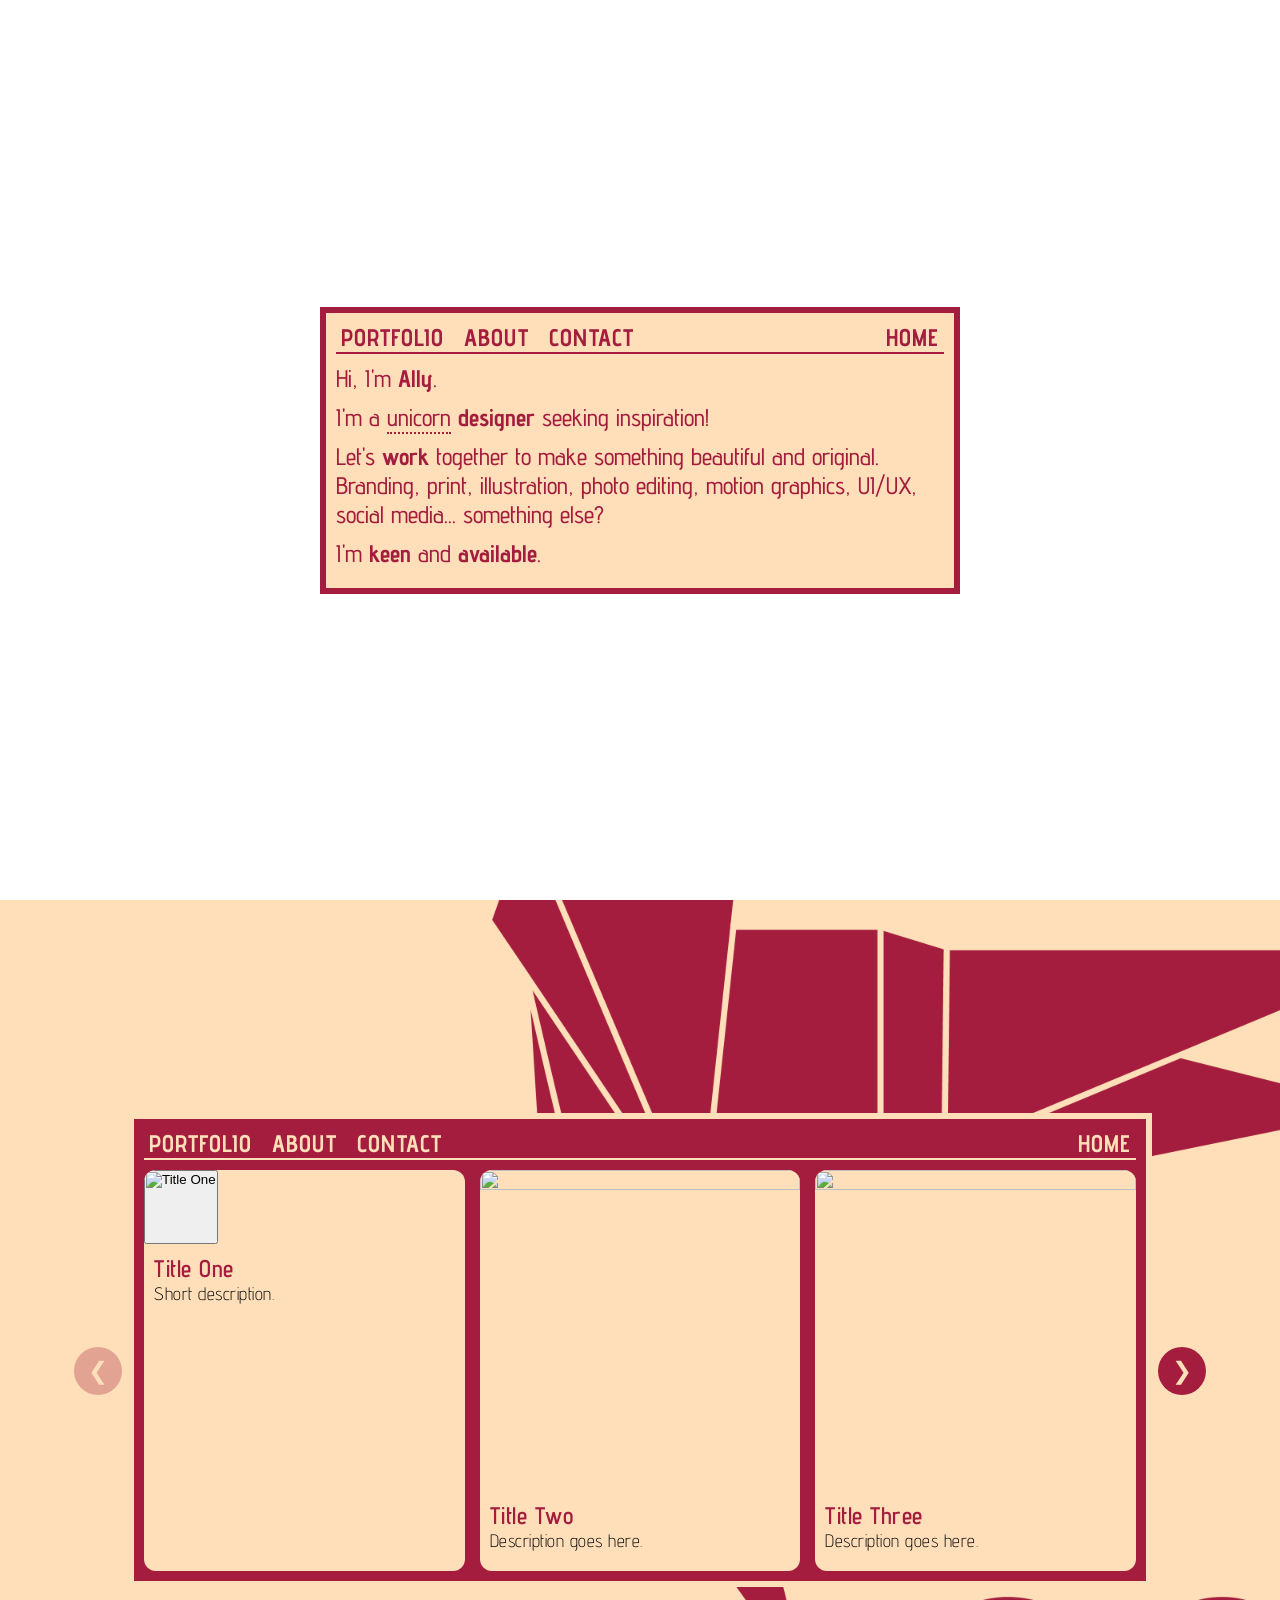
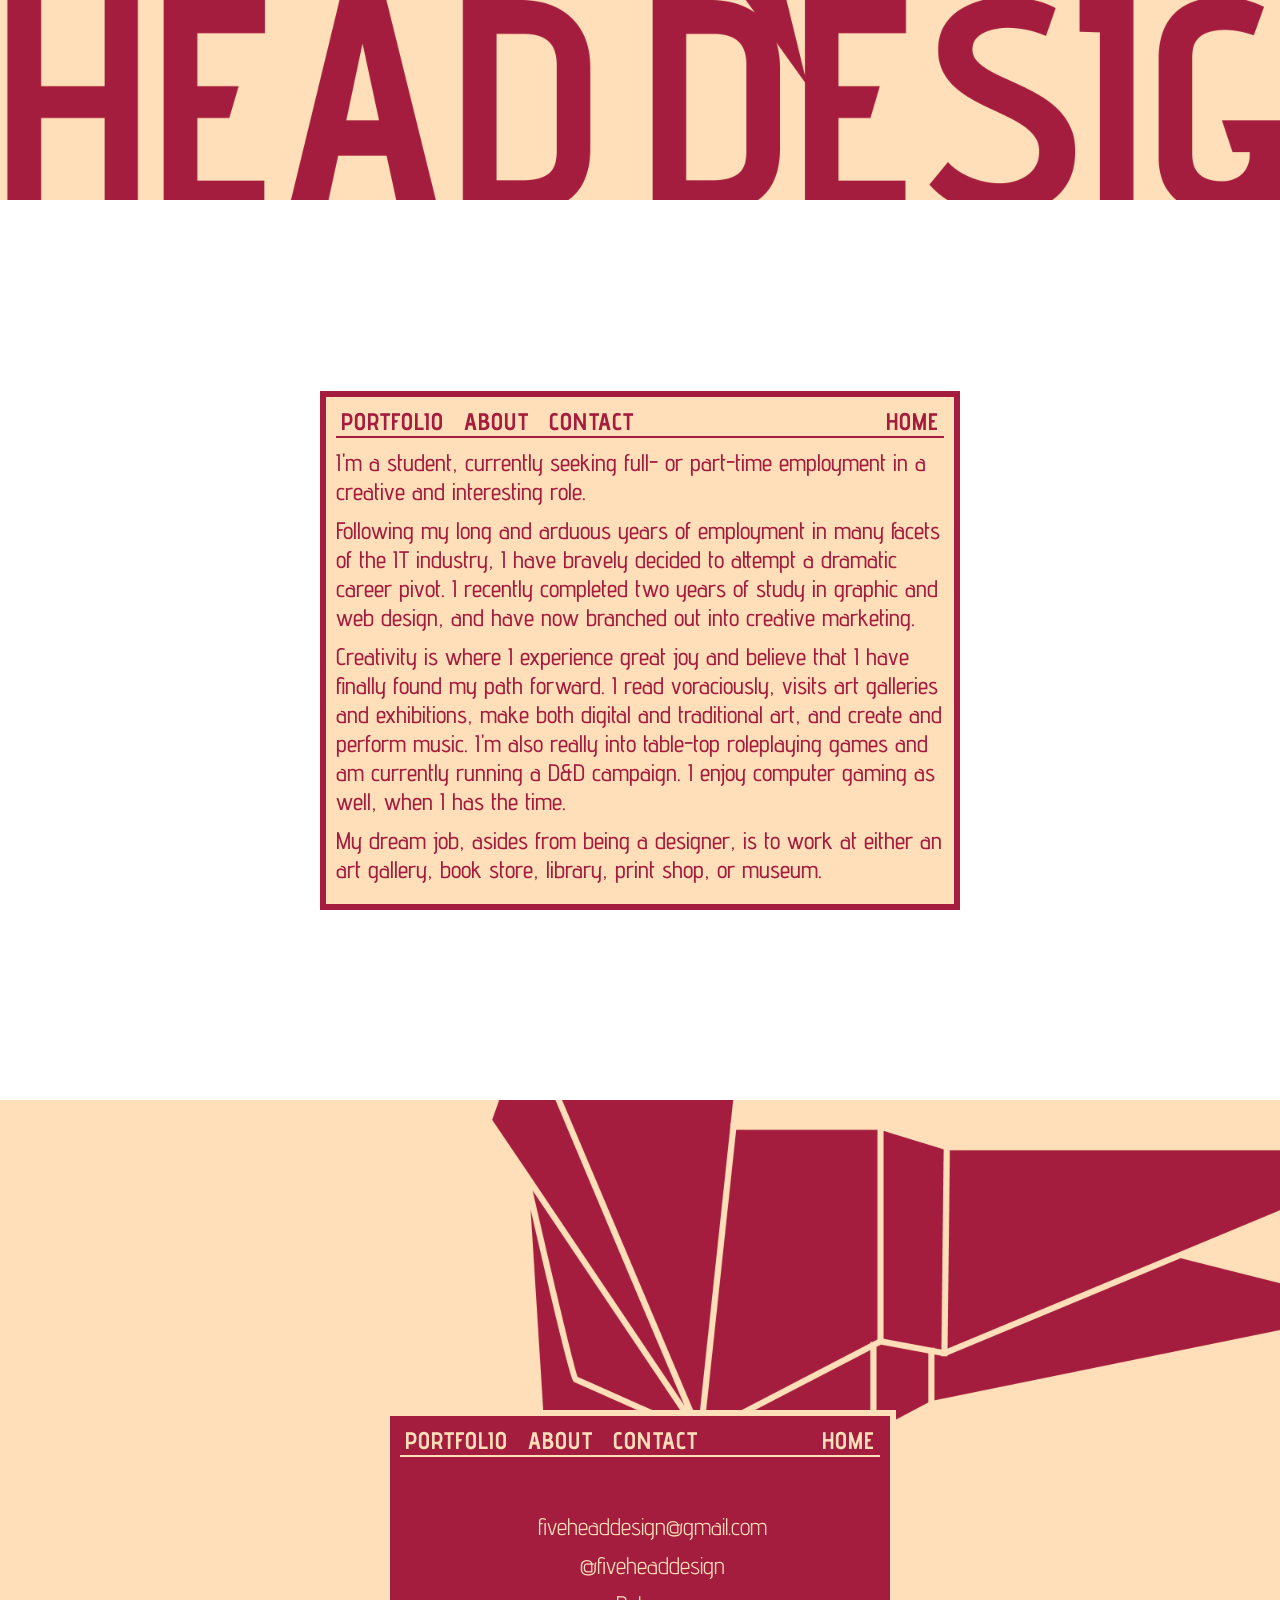
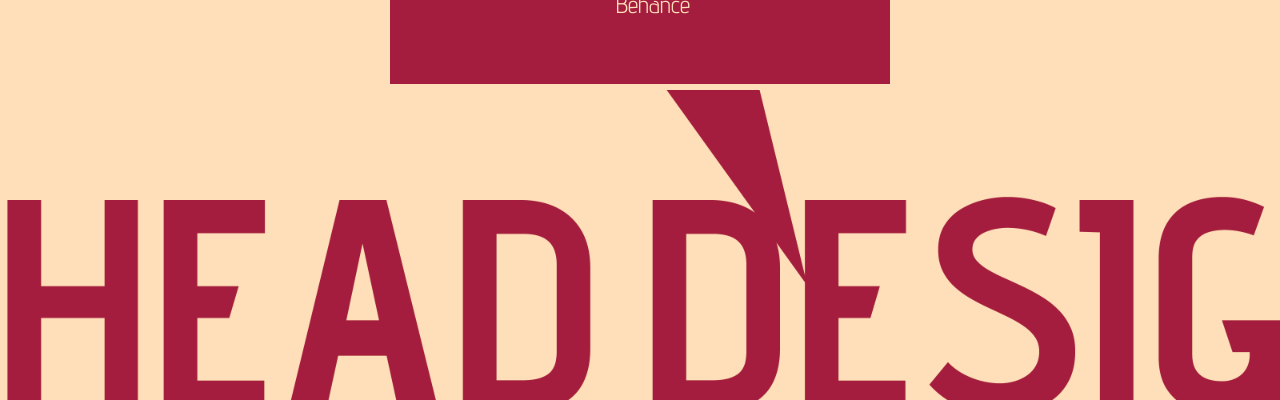
==== dev/index.html @ 87f2e8e6 "created dev folder and some files" ====
<!DOCTYPE html>
<html lang="en">
<head>
    <meta charset="UTF-8">
    <meta name="viewport" content="width=device-width, initial-scale=1.0">
    <title>5 HEAD DESIGN portfolio</title>
    <link rel="stylesheet" href="style.css">
    <link rel="preconnect" href="https://fonts.googleapis.com">
    <link rel="preconnect" href="https://fonts.gstatic.com" crossorigin>
    <link href="https://fonts.googleapis.com/css2?family=Advent+Pro:ital,wght@0,100..900;1,100..900&family=Roboto:ital,wght@0,100..900;1,100..900&display=swap" rel="stylesheet">
    <link rel="preload" as="image" href="./images/5head_back.png">
    <link rel="preload" as="image" href="./images/5head_front.png">
    <script src="carousel.js" defer></script>
    <script src="smoothscroll.js" defer></script>
    <script src="modal.js" defer></script>
</head>
<body>

    <section class="hero" id="hero">
        <div class="herocontent">
            <div class="navpositive">
                <ul>
                    <li>
                        <a href="#portfolio">PORTFOLIO</a>
                    </li>
                    <li>
                        <a href="#about">ABOUT</a>
                    </li>
                    <li>
                        <a href="#contact">CONTACT</a>
                    </li>
                    <li class="spacer">
                        &nbsp;
                    </li>
                    <li>
                        <a href="#hero">HOME</a>
                    </li>
                </ul>
            </div>
            <div class="med">
                <p>
                    Hi, I'm <span class="bold">Ally</span>.
                </p>
                <p>
                    I'm a <span class="underline" title="a versatile designer, not an actual unicorn">unicorn</span> <span class="bold">designer</span> seeking inspiration!
                </p>
                <p>
                    Let's <span class="bold">work</span> together to make something beautiful and original. Branding, print, illustration, photo editing, motion graphics, UI/UX, social media... something else?
                </p>
                <p>
                    I'm <span class="bold">keen</span> and <span class="bold">available</span>.
                </p>
            </div>
        </div>
    </section>







    <!-- CAROUSEL -->

    <section class="portfolio" id="portfolio">

        <div class="portfoliocontent">

            <div class="navnegative">
                <ul>
                    <li>
                        <a href="#portfolio">PORTFOLIO</a>
                    </li>
                    <li>
                        <a href="#about">ABOUT</a>
                    </li>
                    <li>
                        <a href="#contact">CONTACT</a>
                    </li>
                    <li class="spacer">
                        &nbsp;
                    </li>
                    <li>
                        <a href="#hero">HOME</a>
                    </li>
                </ul>
            </div>

            <div class="carousel-wrapper">

                <button class="carousel-btn prev" aria-label="Previous">
                    &#10094;
                </button>

                <div class="carousel" id="carousel">

                    <div class="card">
                        <button class="card-image" data-title="Title One" data-image="https://picsum.photos/800" data-description="This is a much longer description that appears inside the modal.">
                        <img src="./images/img_placeholder_01.webp" alt="Title One">
                        </button>
                        <div class="card-content">
                            <h3>Title One</h3>
                            <p>Short description.</p>
                        </div>
                    </div>

                    <div class="card">
                        <img src="./images/img_placeholder_02.webp" alt="">
                        <div class="card-content">
                            <h3>Title Two</h3>
                            <p>Description goes here.</p>
                        </div>
                    </div>

                    <div class="card">
                        <img src="./images/img_placeholder_03.webp" alt="">
                        <div class="card-content">
                            <h3>Title Three</h3>
                            <p>Description goes here.</p>
                        </div>
                    </div>

                    <div class="card">
                        <img src="./images/img_placeholder_04.webp" alt="">
                        <div class="card-content">
                            <h3>Title Four</h3>
                            <p>Description goes here.</p>
                        </div>
                    </div>

                    <div class="card">
                        <img src="./images/img_placeholder_05.webp" alt="">
                        <div class="card-content">
                            <h3>Title Five</h3>
                            <p>Description goes here.</p>
                        </div>
                    </div>

                    <div class="card">
                        <img src="./images/img_placeholder_06.webp" alt="">
                        <div class="card-content">
                            <h3>Title Six</h3>
                            <p>Description goes here.</p>
                        </div>
                    </div>

                    <div class="card">
                        <img src="./images/img_placeholder_07.webp" alt="">
                        <div class="card-content">
                            <h3>Title Seven</h3>
                            <p>Description goes here.</p>
                        </div>
                    </div>

                    <div class="card">
                        <img src="./images/img_placeholder_08.webp" alt="">
                        <div class="card-content">
                            <h3>Title Eight</h3>
                            <p>Description goes here.</p>
                        </div>
                    </div>

                    <div class="card">
                        <img src="./images/img_placeholder_09.webp" alt="">
                        <div class="card-content">
                            <h3>Title Nine</h3>
                            <p>Description goes here.</p>
                        </div>
                    </div>

                    <div class="card">
                        <img src="./images/img_placeholder_10.webp" alt="">
                        <div class="card-content">
                            <h3>Title Ten</h3>
                            <p>Description goes here.</p>
                        </div>
                    </div>

                    <div class="card">
                        <img src="./images/img_placeholder_11.webp" alt="">
                        <div class="card-content">
                            <h3>Title Eleven</h3>
                            <p>Description goes here.</p>
                        </div>
                    </div>

                    <div class="card">
                        <img src="./images/img_placeholder_12.webp" alt="">
                        <div class="card-content">
                            <h3>Title Twelve</h3>
                            <p>Description goes here.</p>
                        </div>
                    </div>

                </div>

                <button class="carousel-btn next" aria-label="Next">
                    &#10095;
                </button>

            </div>

        </div>

    </section>








    <section class="about" id="about">
        <div class="aboutcontent">
            <div class="navpositive">
                <ul>
                    <li>
                        <a href="#portfolio">PORTFOLIO</a>
                    </li>
                    <li>
                        <a href="#about">ABOUT</a>
                    </li>
                    <li>
                        <a href="#contact">CONTACT</a>
                    </li>
                    <li class="spacer">
                        &nbsp;
                    </li>
                    <li>
                        <a href="#hero">HOME</a>
                    </li>
                </ul>
            </div>
            <div class="med">
                <p>
                    I'm a student, currently seeking full- or part-time employment in a creative and interesting role.
                </p>
                <p>
                    Following my long and arduous years of employment in many facets of the IT industry, I have bravely decided to attempt a dramatic career pivot. I recently completed two years of study in graphic and web design, and have now branched out into creative marketing.
                </p>
                <p>
                    Creativity is where I experience great joy and believe that I have finally found my path forward. I read voraciously, visits art galleries and exhibitions, make both digital and traditional art, and create and perform music. I'm also really into table-top roleplaying games and am currently running a D&D campaign. I enjoy computer gaming as well, when I has the time.
                </p>
                <p>
                    My dream job, asides from being a designer, is to work at either an art gallery, book store, library, print shop, or museum.
                </p>
            </div>
        </div>
    </section>

    <section class="contact" id="contact">
        <div class="contactcontent">
            <div class="navnegative">
                <ul>
                    <li>
                        <a href="#portfolio">PORTFOLIO</a>
                    </li>
                    <li>
                        <a href="#about">ABOUT</a>
                    </li>
                    <li>
                        <a href="#contact">CONTACT</a>
                    </li>
                    <li class="spacer">
                        &nbsp;
                    </li>
                    <li>
                        <a href="#hero">HOME</a>
                    </li>
                </ul>
            </div>
            <div class="contactlinks">
                <div class="contactrow">
                    <img src="./images/icons/mail_invert.svg" alt=""><a href="mailto:fiveheaddesign@gmail.com" target="_blank"><p>fiveheaddesign@gmail.com</p></a>
                </div>
                <div class="contactrow">
                    <img src="./images/icons/insta_invert.svg" alt=""><a href="https://instagram.com/fiveheaddesign" target="_blank"><p>@fiveheaddesign</p></a>
                </div>
                <div class="contactrow">
                    <img src="./images/icons/web_invert.svg" alt=""><a href="https://behance.net/fiveheaddesign" target="_blank"><p>Behance</p></a>
                </div>
            </div>
        </div>
    </section>


<!-- MODAL -->

<div id="modal" class="modal">

    <div class="modal-window">

        <button class="modal-close" aria-label="Close modal">
            &times;
        </button>

        <div class="modal-content">
            Lorem ipsum dolor sit.
        </div>

    </div>

</div>


</body>
</html>
---- dev/style.css ----
*, 
*::before, 
*::after {
    box-sizing: border-box;
    margin: 0;
    padding: 0;
}

:root {
    /* Change this to control minimum space from viewport edges */
    --modal-gutter: 5vw;
}

html {
    scroll-behavior: smooth;
    font-size: 62.5%;
}

@property --beige {
  syntax: "<color>";
  inherits: true;
  initial-value: #FFDFB9;
}

@property --red {
  syntax: "<color>";
  inherits: true;
  initial-value: #A41D3E;
}

@property --darkred {
  syntax: "<color>";
  inherits: true;
  initial-value: #561324;
}

/*
.advent-pro-<uniquifier> {
  font-family: "Advent Pro", sans-serif;
  font-optical-sizing: auto;
  font-weight: <weight>;
  font-style: normal;
  font-variation-settings: "wdth" 100;
}
*/




body {
    font-family: "Advent Pro", sans-serif;
    font-style: normal;
    font-variation-settings: "wdth" 100;
}

.med {
    font-size: clamp(10px, calc(4.909px + 1.591vw), 24px);
    /* font-size: 24px; */
    font-weight: 500;
    color: var(--red);
}

.small {
    font-size: 1.8rem;
    font-weight: 500;
    color: var(--red);
}

.bold {
    font-weight: 700;
}

.underline {
    border-bottom: 2px dotted var(--red);
}

p {
    padding: 0px 0px 10px 0px;
}

img {
    width: 100%;
    height: auto;
    display: block;
}

a {
    text-decoration: none;
}

ul {
    list-style-type: none;
    padding: 0;
    margin: 0;
    display: flex;
    gap: 10px;
    width: 100%;
}

li {
    color: var(--red);
}

/* HERO & ABOUT SECTION */

    .hero, .about {
        background-image: url("./images/5head_front.png");
        background-size: cover; 
        background-position: center; 
        background-repeat: no-repeat; 
        max-width: 100vw;
        height: 100vh;
        display: flex;
        align-items: center;
        justify-content: center;
    }

    .herocontent, .aboutcontent {
        display: flex;
        max-width: 50vw;
        /* height: 50vh; */
        background-color: var(--beige);
        border: 6px solid var(--red);
        gap: 10px;
        padding: 10px;
        display: flex;
        flex-direction: column;
    }







/* PORTFOLIO CAROUSEL */

    .portfolio {
        background-image: url("./images/5head_back.png");
        background-size: cover; 
        background-position: center; 
        background-repeat: no-repeat; 
        max-width: 100vw;
        height: 100vh;
        display: flex;
        flex-direction: column;
        align-items: center;
        justify-content: center;
    }

    .portfoliocontent {
        width: 80vw;
        padding: 20px;
        background-color: var(--red);
        border: 6px solid var(--beige);
        gap: 10px;
        padding: 10px;
        display: flex;
        flex-direction: column;
    }

    .portfolio .navnegative {
        max-width: 80vw;
    }
    
    .carousel-wrapper {
        width: 100%;
        position: relative;
        /* padding: 20px; */
        background: var(--red);
    }

    .carousel {
        display: flex;
        gap: 1.5rem;
        overflow-x: auto;

        scroll-snap-type: x mandatory;
        scroll-behavior: smooth;

        scrollbar-width: none;
    }

    .carousel::-webkit-scrollbar {
        display: none;
    }

    .card {
        flex: 0 0 calc((100% - 3rem) / 3);

        background: var(--beige);
        border-radius: 12px;
        overflow: hidden;

        scroll-snap-align: start;

        text-decoration: none;
        color: inherit;
    }

    .card:link, .card:visited, .card:hover, .card:active {
        text-decoration: none;
        color: inherit;
    }

    .card:hover {
        cursor: pointer;
    }

    .card img {
        width: 100%;
        aspect-ratio: 1;
        object-fit: cover;
        display: block;
    }

    .card-content {
        padding: 1rem;
    }

    .card-content h3 {
        font-size: clamp(10px, calc(4.909px + 1.591vw), 24px);
        letter-spacing: 0.5px;
        font-weight: 600;
        color: var(--red);
    }

    .card-content p {
        font-size: clamp(10px, calc(4.909px + 1.591vw), 18px);
        letter-spacing: 0.5px;
        font-weight: 300;
    }

    .carousel-btn {
        position: absolute;
        top: 50%;
        transform: translateY(-50%);

        width: 48px;
        height: 48px;

        border: none;
        border-radius: 50%;
        background: var(--red);
        color: var(--beige);
        font-size: 24px;
        cursor: pointer;
        z-index: 10;

        transition: background .2s;
    }

    .carousel-btn:hover {
        background: rgba(0,0,0,.9);
    }

    .carousel-btn:disabled {
        opacity: 0.3;
        cursor: default;
        pointer-events: none;
    }

    .prev {
        left: -70px;
    }

    .next {
        right: -70px;
    }

    @media (max-width:900px){
        .card{
            flex-basis: calc((100% - 1.5rem)/2);
        }
    }

    @media (max-width:600px){
        .card{
            flex-basis:100%;
        }
        .prev{
            left:-20px;
        }
        .next{
            right:-20px;
        }
    }







/* CONTACT SECTION */

.contact {
    background-image: url("./images/5head_back.png");
    background-size: cover; 
    background-position: center; 
    background-repeat: no-repeat; 
    max-width: 100vw;
    height: 100vh;
    display: flex;
    align-items: center;
    justify-content: center;
}

.contactcontent {
    display: flex;
    width: 40vw;
    /* height: 50vh; */
    background-color: var(--red);
    border: 6px solid var(--beige);
    gap: 10px;
    padding: 10px;
    display: flex;
    flex-direction: column;
}

.contactlinks {
    display: flex;
    flex-direction: column;
    width: 100%;
    height: 100%;
    align-items: center;
    justify-content: center;
    color: var(--beige);
    padding: 5vh;
}

.contactlinks a {
    font-weight: 400;
    font-size: 2.4rem;
    color: var(--beige);
}

.contactlinks a:hover {
    text-decoration: underline 2px dotted;
}

.contactrow {
    display: flex;
    width: 100%;
    gap: 10px;
    justify-content: center;
    align-items: center;
}

.contactrow img {
    height: 15px;
    width: 15px;
}

/* NAVBARS */

.spacer {
    flex-grow: 1;
}

.navpositive {
    display: flex;
    font-weight: 700;
    font-size: 2.4rem;
    letter-spacing: 1px;
    width: 100%;
    border-bottom: 2px solid var(--red);
    background: var(--beige);
}

.navpositive a {
    color: var(--red);
    padding: 0px 5px 0px 5px;
}

.navpositive a:hover {
    background-color: var(--red);
    color: var(--beige);
}

.navnegative {
    display: flex;
    font-weight: 700;
    font-size: 2.4rem;
    letter-spacing: 1px;
    width: 100%;
    border-bottom: 2px solid var(--beige);
    background: var(--red);
}

.navnegative a {
    color: var(--beige);
    padding: 0px 5px 0px 5px;
}

.navnegative a:hover {
    background-color: var(--beige);
    color: var(--red);
}

.beige {
    color: var(--beige);
}

.red {
    color: var(--red);
}




/* MODAL SECTION  */

.modal {
    position: fixed;
    inset: 0;

    display: flex;
    justify-content: center;
    align-items: center;

    padding: var(--modal-gutter);

    background: rgba(0, 0, 0, 0.45);
    backdrop-filter: blur(8px);
    -webkit-backdrop-filter: blur(8px);

    opacity: 0;
    visibility: hidden;

    transition:
        opacity 0.3s ease,
        visibility 0.3s ease;

    z-index: 1000;
}


.modal.show {
    opacity: 1;
    visibility: visible;
}


.modal-window {

    width: 80vw;
    height: 80vh;

    max-width: 100%;
    max-height: 100%;

    position: relative;

    background: white;
    border-radius: 1rem;

    overflow: hidden;

    display: flex;
    flex-direction: column;
}


.modal-content {

    overflow-y: auto;

    height: 100%;

    padding: 2rem;
}


.modal-close {

    position: absolute;

    top: 1rem;
    right: 1rem;

    width: 40px;
    height: 40px;

    border-radius: 50%;
    border: none;

    cursor: pointer;

    font-size: 1.5rem;
    line-height: 1;

    z-index: 2;
}


/* Optional responsive adjustments */

@media (max-width: 700px) {

    :root {
        --modal-gutter: 1rem;
    }

    .modal-window {
        width: 100%;
        height: 90vh;
    }

    .modal-content {
        padding: 1.25rem;
    }

}
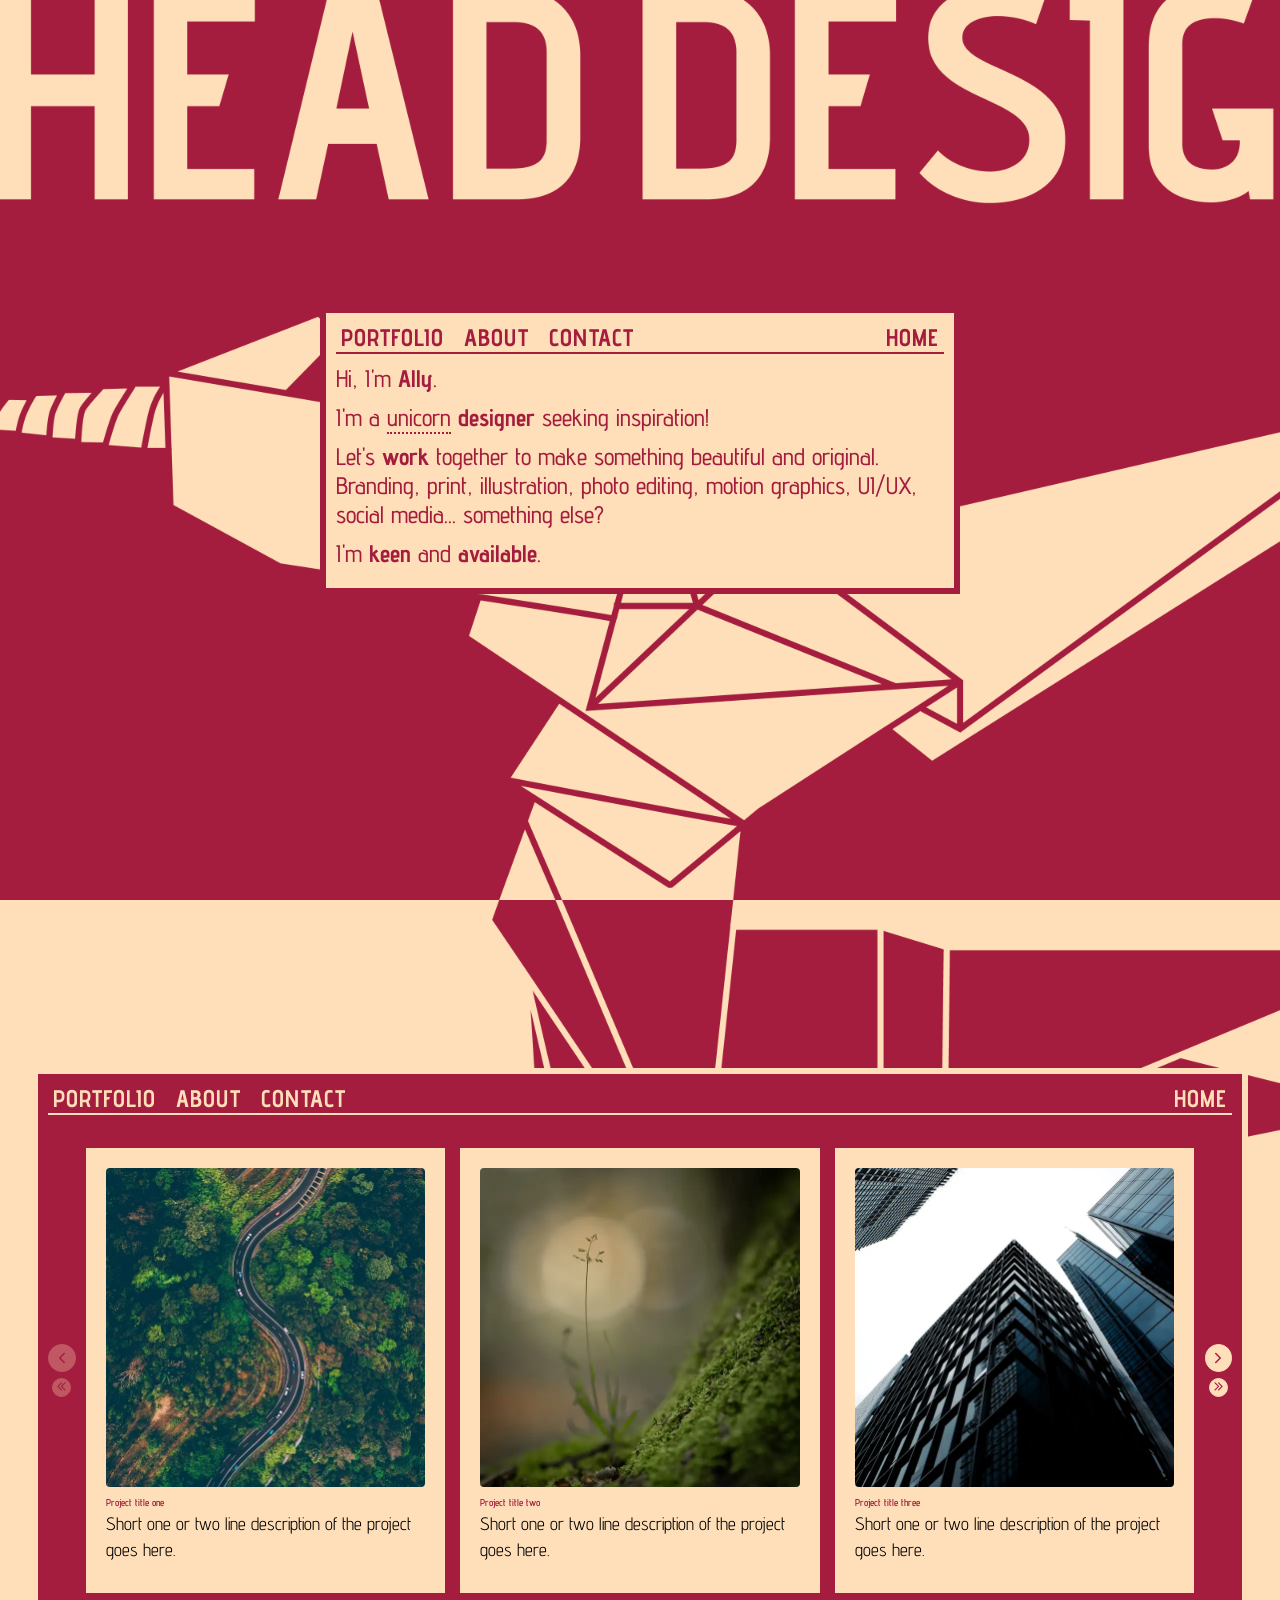
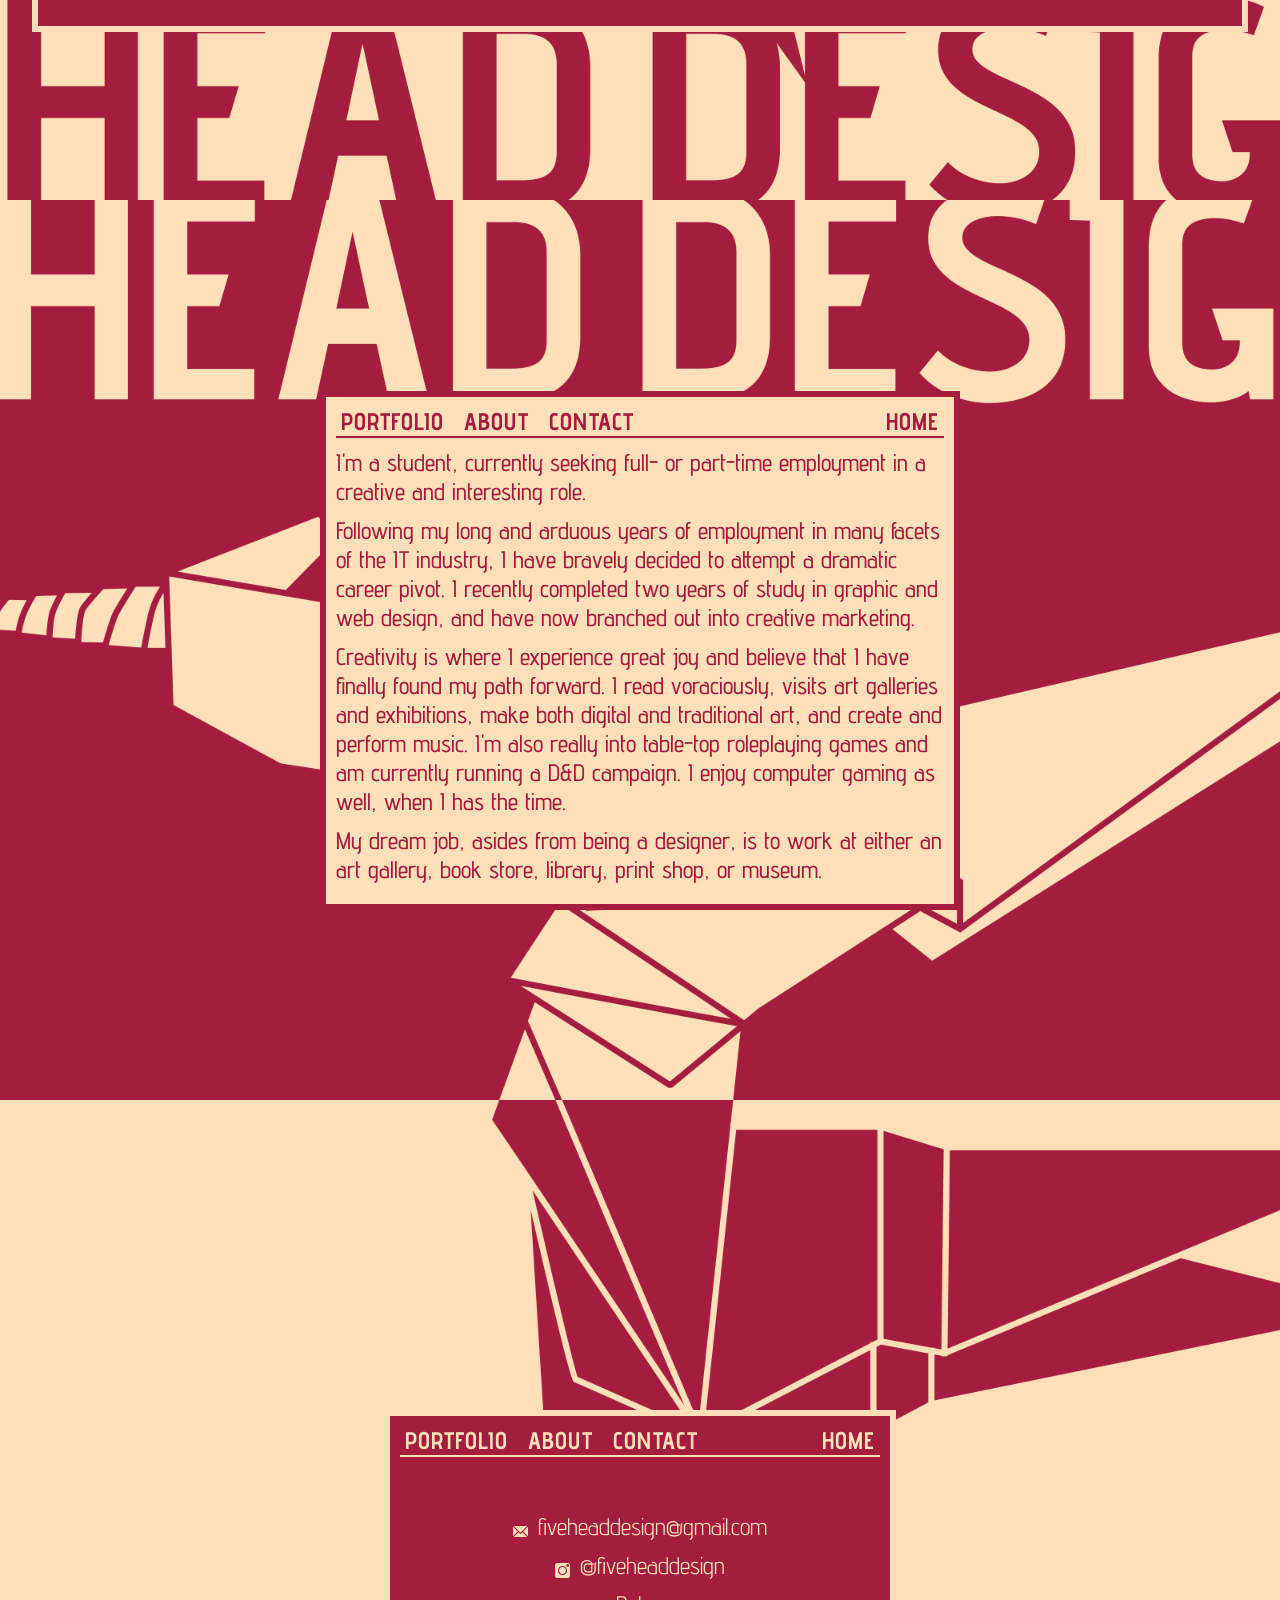
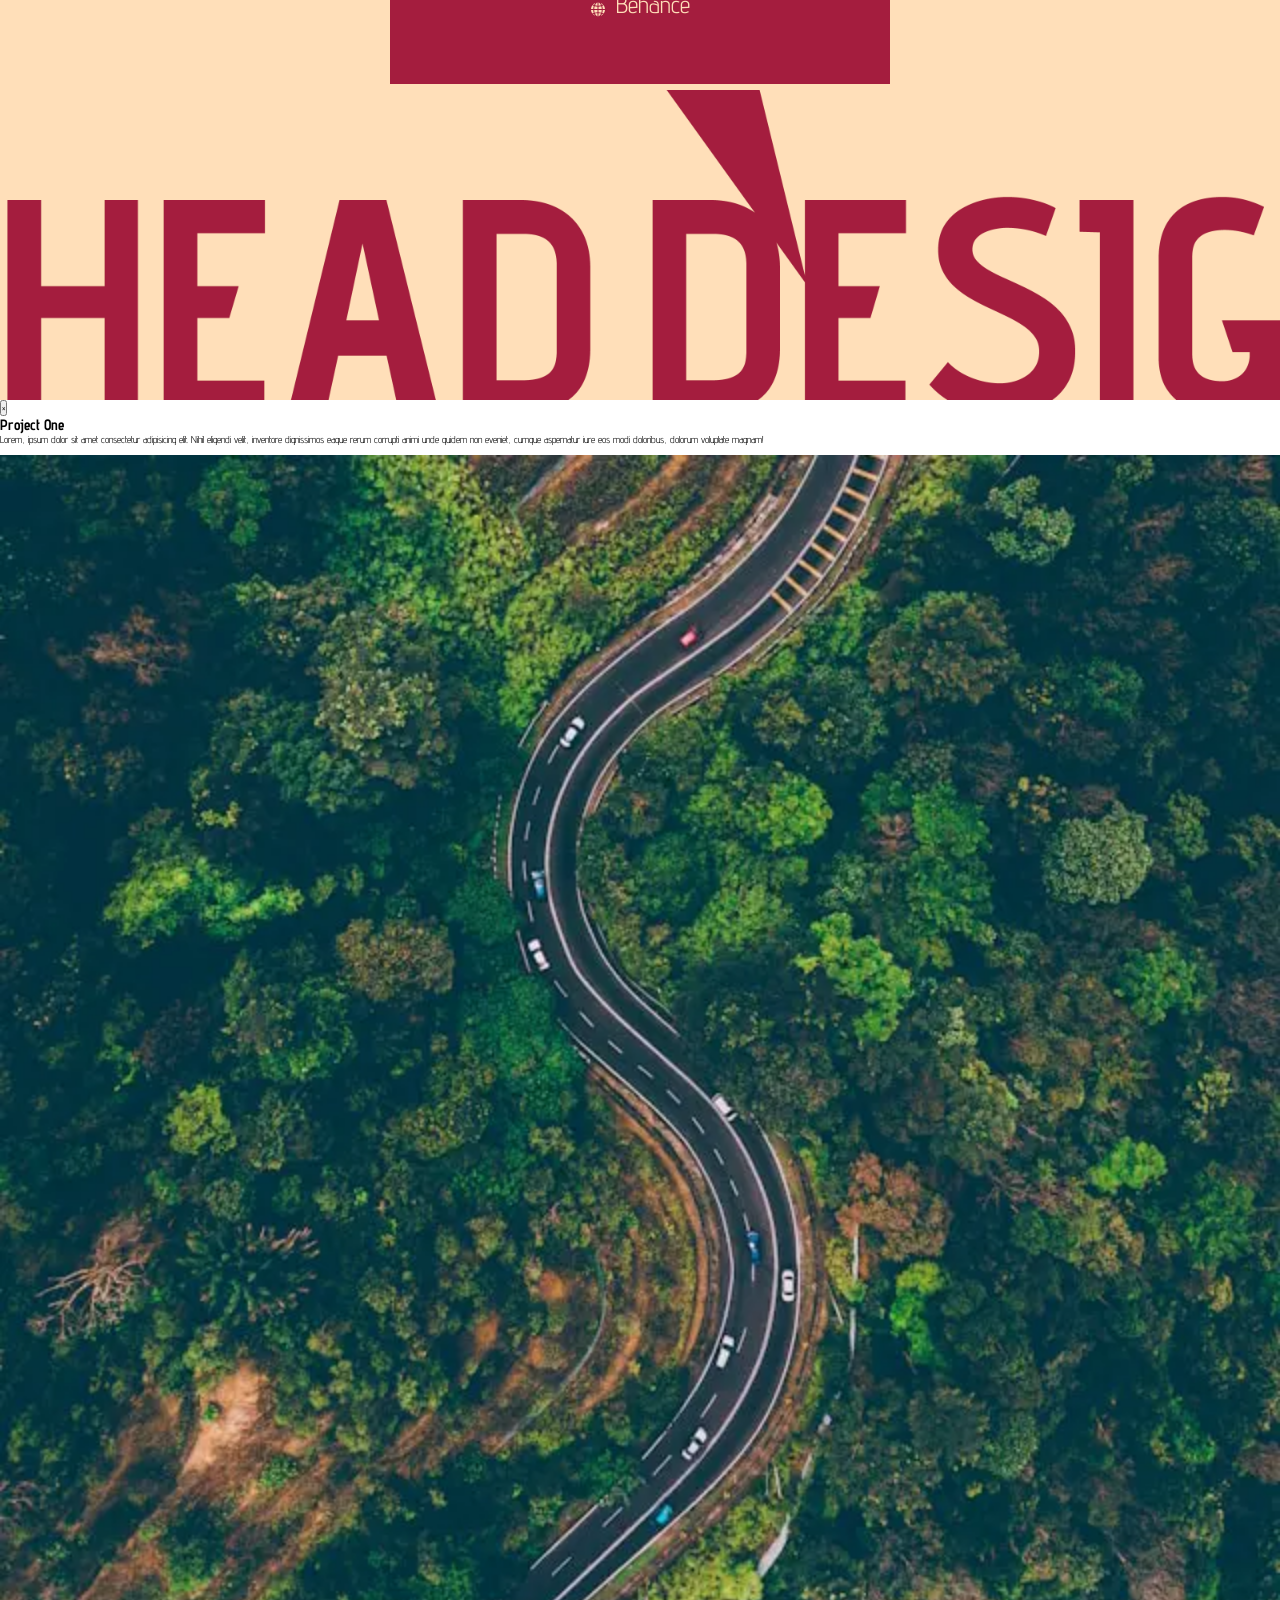
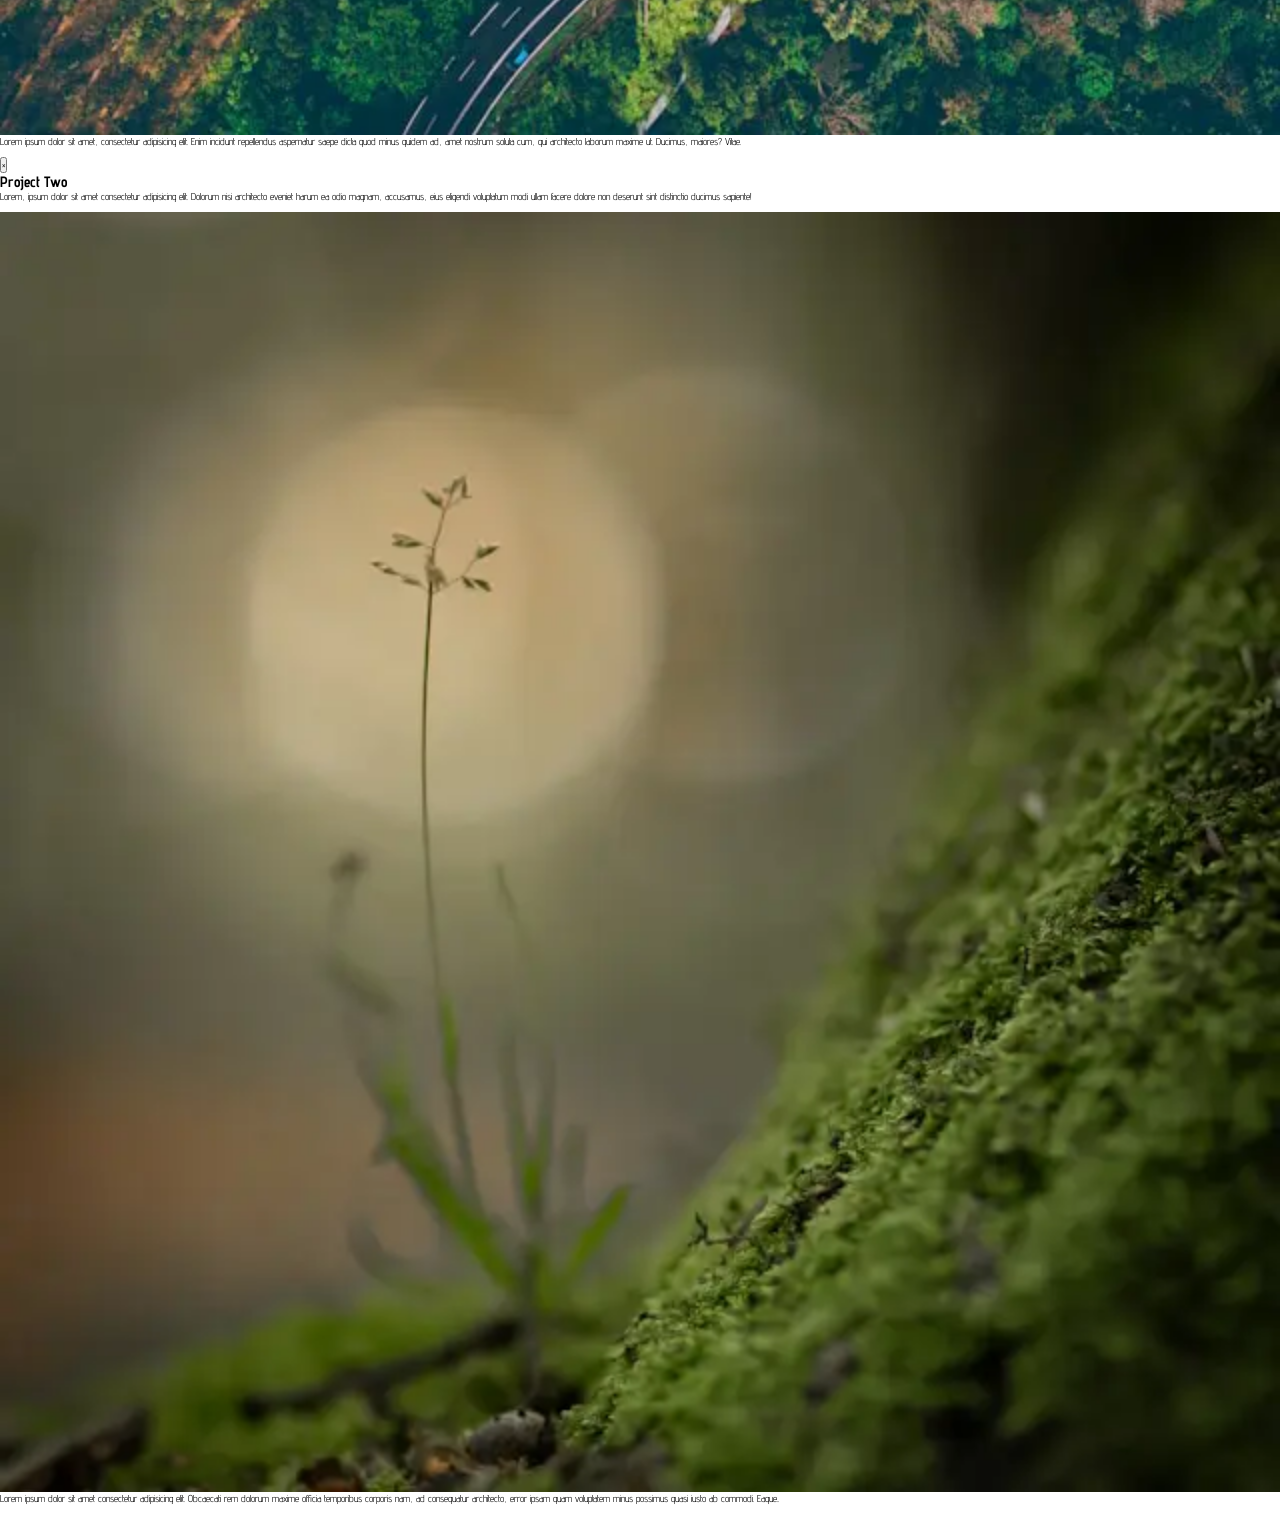
==== commit a73df1c0: "added dev site core files" ====
--- a/dev/index.html
+++ b/dev/index.html
@@ -86,121 +86,95 @@
                 </ul>
             </div>
 
-            <div class="carousel-wrapper">
-
-                <button class="carousel-btn prev" aria-label="Previous">
-                    &#10094;
+        <!-- Carousel start here -->
+
+        <div class="carousel-wrapper" data-carousel>
+            <div class="carousel-nav-group">
+            <button class="carousel-btn" data-carousel-prev aria-label="Previous">
+            <svg viewBox="0 0 24 24"><path d="M15 18l-6-6 6-6"/></svg>
+            </button>
+            <button class="carousel-btn carousel-btn--skip" data-carousel-start aria-label="Skip to start">
+            <svg viewBox="0 0 24 24"><path d="M17 17l-6-6 6-6"/><path d="M11 17l-6-6 6-6"/></svg>
+            </button>
+        </div>
+
+            
+            <div class="carousel-track" data-carousel-track tabindex="0" aria-label="Project carousel">
+                <div class="carousel-card">
+                <img src="./images/img_placeholder_01.webp" alt="Project one thumbnail">
+                <h3>Project title one</h3>
+                <p>Short one or two line description of the project goes here.</p>
+                </div>
+                <div class="carousel-card">
+                <img src="./images/img_placeholder_02.webp" alt="Project two thumbnail">
+                <h3>Project title two</h3>
+                <p>Short one or two line description of the project goes here.</p>
+                </div>
+                <div class="carousel-card">
+                <img src="./images/img_placeholder_03.webp" alt="Project three thumbnail">
+                <h3>Project title three</h3>
+                <p>Short one or two line description of the project goes here.</p>
+                </div>
+                <div class="carousel-card">
+                <img src="./images/img_placeholder_04.webp" alt="Project four thumbnail">
+                <h3>Project title four</h3>
+                <p>Short one or two line description of the project goes here.</p>
+                </div>
+                <div class="carousel-card">
+                <img src="./images/img_placeholder_05.webp" alt="Project five thumbnail">
+                <h3>Project title five</h3>
+                <p>Short one or two line description of the project goes here.</p>
+                </div>
+                <div class="carousel-card">
+                <img src="./images/img_placeholder_06.webp" alt="Project six thumbnail">
+                <h3>Project title six</h3>
+                <p>Short one or two line description of the project goes here.</p>
+                </div>
+                <div class="carousel-card">
+                <img src="./images/img_placeholder_07.webp" alt="Project seven thumbnail">
+                <h3>Project title seven</h3>
+                <p>Short one or two line description of the project goes here.</p>
+                </div>
+                <div class="carousel-card">
+                <img src="./images/img_placeholder_08.webp" alt="Project eight thumbnail">
+                <h3>Project title eight</h3>
+                <p>Short one or two line description of the project goes here.</p>
+                </div>
+                <div class="carousel-card">
+                <img src="./images/img_placeholder_09.webp" alt="Project nine thumbnail">
+                <h3>Project title nine</h3>
+                <p>Short one or two line description of the project goes here.</p>
+                </div>
+                <div class="carousel-card">
+                <img src="./images/img_placeholder_10.webp" alt="Project ten thumbnail">
+                <h3>Project title ten</h3>
+                <p>Short one or two line description of the project goes here.</p>
+                </div>
+                <div class="carousel-card">
+                <img src="./images/img_placeholder_11.webp" alt="Project eleven thumbnail">
+                <h3>Project title eleven</h3>
+                <p>Short one or two line description of the project goes here.</p>
+                </div>
+                <div class="carousel-card">
+                <img src="./images/img_placeholder_12.webp" alt="Project twleve thumbnail">
+                <h3>Project title twelve</h3>
+                <p>Short one or two line description of the project goes here.</p>
+                </div>
+            </div>
+            
+            <div class="carousel-nav-group">
+                <button class="carousel-btn" data-carousel-next aria-label="Next">
+                <svg viewBox="0 0 24 24"><path d="M9 18l6-6-6-6"/></svg>
                 </button>
-
-                <div class="carousel" id="carousel">
-
-                    <div class="card">
-                        <button class="card-image" data-title="Title One" data-image="https://picsum.photos/800" data-description="This is a much longer description that appears inside the modal.">
-                        <img src="./images/img_placeholder_01.webp" alt="Title One">
-                        </button>
-                        <div class="card-content">
-                            <h3>Title One</h3>
-                            <p>Short description.</p>
-                        </div>
-                    </div>
-
-                    <div class="card">
-                        <img src="./images/img_placeholder_02.webp" alt="">
-                        <div class="card-content">
-                            <h3>Title Two</h3>
-                            <p>Description goes here.</p>
-                        </div>
-                    </div>
-
-                    <div class="card">
-                        <img src="./images/img_placeholder_03.webp" alt="">
-                        <div class="card-content">
-                            <h3>Title Three</h3>
-                            <p>Description goes here.</p>
-                        </div>
-                    </div>
-
-                    <div class="card">
-                        <img src="./images/img_placeholder_04.webp" alt="">
-                        <div class="card-content">
-                            <h3>Title Four</h3>
-                            <p>Description goes here.</p>
-                        </div>
-                    </div>
-
-                    <div class="card">
-                        <img src="./images/img_placeholder_05.webp" alt="">
-                        <div class="card-content">
-                            <h3>Title Five</h3>
-                            <p>Description goes here.</p>
-                        </div>
-                    </div>
-
-                    <div class="card">
-                        <img src="./images/img_placeholder_06.webp" alt="">
-                        <div class="card-content">
-                            <h3>Title Six</h3>
-                            <p>Description goes here.</p>
-                        </div>
-                    </div>
-
-                    <div class="card">
-                        <img src="./images/img_placeholder_07.webp" alt="">
-                        <div class="card-content">
-                            <h3>Title Seven</h3>
-                            <p>Description goes here.</p>
-                        </div>
-                    </div>
-
-                    <div class="card">
-                        <img src="./images/img_placeholder_08.webp" alt="">
-                        <div class="card-content">
-                            <h3>Title Eight</h3>
-                            <p>Description goes here.</p>
-                        </div>
-                    </div>
-
-                    <div class="card">
-                        <img src="./images/img_placeholder_09.webp" alt="">
-                        <div class="card-content">
-                            <h3>Title Nine</h3>
-                            <p>Description goes here.</p>
-                        </div>
-                    </div>
-
-                    <div class="card">
-                        <img src="./images/img_placeholder_10.webp" alt="">
-                        <div class="card-content">
-                            <h3>Title Ten</h3>
-                            <p>Description goes here.</p>
-                        </div>
-                    </div>
-
-                    <div class="card">
-                        <img src="./images/img_placeholder_11.webp" alt="">
-                        <div class="card-content">
-                            <h3>Title Eleven</h3>
-                            <p>Description goes here.</p>
-                        </div>
-                    </div>
-
-                    <div class="card">
-                        <img src="./images/img_placeholder_12.webp" alt="">
-                        <div class="card-content">
-                            <h3>Title Twelve</h3>
-                            <p>Description goes here.</p>
-                        </div>
-                    </div>
-
-                </div>
-
-                <button class="carousel-btn next" aria-label="Next">
-                    &#10095;
+                <button class="carousel-btn carousel-btn--skip" data-carousel-end aria-label="Skip to end">
+                <svg viewBox="0 0 24 24"><path d="M7 17l6-6-6-6"/><path d="M13 17l6-6-6-6"/></svg>
                 </button>
-
-            </div>
-
-        </div>
+            </div>
+
+        </div>
+
+
+        </div>   
 
     </section>
 
@@ -285,22 +259,45 @@
     </section>
 
 
+
+
+
 <!-- MODAL -->
 
-<div id="modal" class="modal">
-
+<div class="modal" id="project-1">
     <div class="modal-window">
-
-        <button class="modal-close" aria-label="Close modal">
+        <button class="modal-close" aria-label="Close">
             &times;
         </button>
-
         <div class="modal-content">
-            Lorem ipsum dolor sit.
-        </div>
-
+            <h2>Project One</h2>
+            <p>
+                Lorem, ipsum dolor sit amet consectetur adipisicing elit. Nihil eligendi velit, inventore dignissimos eaque rerum corrupti animi unde quidem non eveniet, cumque aspernatur iure eos modi doloribus, dolorum voluptate magnam!
+            </p>
+            <img src="images/img_placeholder_01.webp" alt="">
+            <p>
+                Lorem ipsum dolor sit amet, consectetur adipisicing elit. Enim incidunt repellendus aspernatur saepe dicta quod minus quidem ad, amet nostrum soluta cum, qui architecto laborum maxime ut. Ducimus, maiores? Vitae.
+            </p>
+        </div>
     </div>
-
+</div>
+
+<div class="modal" id="project-2">
+    <div class="modal-window">
+        <button class="modal-close" aria-label="Close">
+            &times;
+        </button>
+        <div class="modal-content">
+            <h2>Project Two</h2>
+            <p>
+                Lorem, ipsum dolor sit amet consectetur adipisicing elit. Dolorum nisi architecto eveniet harum ea odio magnam, accusamus, eius eligendi voluptatum modi ullam facere dolore non deserunt sint distinctio ducimus sapiente!
+            </p>
+            <img src="images/img_placeholder_02.webp" alt="">
+            <p>
+                Lorem ipsum dolor sit amet consectetur adipisicing elit. Obcaecati rem dolorum maxime officia temporibus corporis nam, ad consequatur architecto, error ipsam quam voluptatem minus possimus quasi iusto ab commodi. Eaque..
+            </p>
+        </div>
+    </div>
 </div>
 
 
--- a/dev/style.css
+++ b/dev/style.css
@@ -7,8 +7,18 @@
 }
 
 :root {
-    /* Change this to control minimum space from viewport edges */
-    --modal-gutter: 5vw;
+    --carousel-width: 80vw;
+    --carousel-gap: 1.5rem;
+
+    --cards-visible: 3;
+
+    --modal-width: 80vw;
+    --modal-height: 80vh;
+    --modal-gutter: 3rem;
+
+    --radius: 16px;
+
+    --transition: 0.3s ease;
 }
 
 html {
@@ -80,8 +90,11 @@
 
 img {
     width: 100%;
-    height: auto;
     display: block;
+}
+
+button {
+    font: inherit;
 }
 
 a {
@@ -100,6 +113,11 @@
 li {
     color: var(--red);
 }
+
+
+
+
+
 
 /* HERO & ABOUT SECTION */
 
@@ -132,8 +150,7 @@
 
 
 
-
-/* PORTFOLIO CAROUSEL */
+/* PORTFOLIO SECITON  */
 
     .portfolio {
         background-image: url("./images/5head_back.png");
@@ -149,7 +166,7 @@
     }
 
     .portfoliocontent {
-        width: 80vw;
+        width: 95vw;
         padding: 20px;
         background-color: var(--red);
         border: 6px solid var(--beige);
@@ -159,132 +176,7 @@
         flex-direction: column;
     }
 
-    .portfolio .navnegative {
-        max-width: 80vw;
-    }
-    
-    .carousel-wrapper {
-        width: 100%;
-        position: relative;
-        /* padding: 20px; */
-        background: var(--red);
-    }
-
-    .carousel {
-        display: flex;
-        gap: 1.5rem;
-        overflow-x: auto;
-
-        scroll-snap-type: x mandatory;
-        scroll-behavior: smooth;
-
-        scrollbar-width: none;
-    }
-
-    .carousel::-webkit-scrollbar {
-        display: none;
-    }
-
-    .card {
-        flex: 0 0 calc((100% - 3rem) / 3);
-
-        background: var(--beige);
-        border-radius: 12px;
-        overflow: hidden;
-
-        scroll-snap-align: start;
-
-        text-decoration: none;
-        color: inherit;
-    }
-
-    .card:link, .card:visited, .card:hover, .card:active {
-        text-decoration: none;
-        color: inherit;
-    }
-
-    .card:hover {
-        cursor: pointer;
-    }
-
-    .card img {
-        width: 100%;
-        aspect-ratio: 1;
-        object-fit: cover;
-        display: block;
-    }
-
-    .card-content {
-        padding: 1rem;
-    }
-
-    .card-content h3 {
-        font-size: clamp(10px, calc(4.909px + 1.591vw), 24px);
-        letter-spacing: 0.5px;
-        font-weight: 600;
-        color: var(--red);
-    }
-
-    .card-content p {
-        font-size: clamp(10px, calc(4.909px + 1.591vw), 18px);
-        letter-spacing: 0.5px;
-        font-weight: 300;
-    }
-
-    .carousel-btn {
-        position: absolute;
-        top: 50%;
-        transform: translateY(-50%);
-
-        width: 48px;
-        height: 48px;
-
-        border: none;
-        border-radius: 50%;
-        background: var(--red);
-        color: var(--beige);
-        font-size: 24px;
-        cursor: pointer;
-        z-index: 10;
-
-        transition: background .2s;
-    }
-
-    .carousel-btn:hover {
-        background: rgba(0,0,0,.9);
-    }
-
-    .carousel-btn:disabled {
-        opacity: 0.3;
-        cursor: default;
-        pointer-events: none;
-    }
-
-    .prev {
-        left: -70px;
-    }
-
-    .next {
-        right: -70px;
-    }
-
-    @media (max-width:900px){
-        .card{
-            flex-basis: calc((100% - 1.5rem)/2);
-        }
-    }
-
-    @media (max-width:600px){
-        .card{
-            flex-basis:100%;
-        }
-        .prev{
-            left:-20px;
-        }
-        .next{
-            right:-20px;
-        }
-    }
+
 
 
 
@@ -352,6 +244,10 @@
     width: 15px;
 }
 
+
+
+
+
 /* NAVBARS */
 
 .spacer {
@@ -409,106 +305,178 @@
 
 
 
-/* MODAL SECTION  */
-
-.modal {
-    position: fixed;
-    inset: 0;
-
-    display: flex;
+
+/* CAROUSEL */
+
+  .carousel-wrapper {
+    --carousel-gap: 1.5rem;
+    --carousel-card-bg: #FFDFB9;
+    --carousel-btn-size: 2.75rem;
+    --carousel-btn-color: #1a1a1a;
+    --carousel-btn-hover-color: #c14e2a;
+    --carousel-title-color: #A41D3E;
+    --carousel-desc-color: #010101;
+    --carousel-title-size: clamp(1rem, calc(0.273rem + 2.273vw), 3rem);
+    --carousel-desc-size: clamp(1rem, calc(0.709rem + 0.909vw), 1.8rem);
+    --carousel-btn-border: #FFDFB9;
+    --carousel-btn-bg: #FFDFB9;      /* solid fill */
+    --carousel-btn-stroke: #A41D3E;   /* chevron colour, contrasts with bg */
+    --carousel-btn-fill: none;        /* chevron stays outline-only, no shape fill */
+    --carousel-btn-hover-border: #c14e2a;
+    --carousel-btn-hover-bg: transparent;
+    --carousel-btn-hover-stroke: #c14e2a;
+    --carousel-btn-hover-fill: none;
+ 
+    width: 100%;
+    margin-inline: auto;
+    position: relative;
+    display: flex;
+    align-items: center;
+    gap: 1rem;
+    padding: 20px 0 20px 0;
+  }
+ 
+   .carousel-track {
+    display: flex;
+    gap: var(--carousel-gap);
+    overflow-x: auto;
+    scroll-snap-type: x mandatory;
+    scroll-behavior: smooth;
+    scroll-padding-inline: var(--carousel-gap);
+    /* hide scrollbar cross-browser, buttons + snap handle navigation */
+    -ms-overflow-style: none;
+    scrollbar-width: none;
+    padding-block: 0.25rem; /* room for card focus outline */
+  }
+  .carousel-track::-webkit-scrollbar { display: none; }
+ 
+  .carousel-card {
+    flex: 0 0 calc((100% - (var(--carousel-gap) * 2)) / 3); /* 3-up desktop */
+    scroll-snap-align: start;
+    display: flex;
+    flex-direction: column;
+    background: var(--carousel-card-bg);
+    padding: clamp(5px, calc(-0.455px + 1.705vw), 20px);
+  }
+ 
+  .carousel-card img {
+    width: 100%;
+    aspect-ratio: 1 / 1;
+    object-fit: cover;
+    display: block;
+    border-radius: 4px;
+  }
+ 
+  .carousel-card h3 {
+    margin: 0.85rem 0 0.35rem;
+    font-size: 1rem;
+    font-weight: 600;
+    color: var(--carousel-title-color);
+  }
+ 
+  .carousel-card p {
+    margin: 0;
+    font-size: clamp(1rem, calc(0.709rem + 0.909vw), 1.8rem);
+    line-height: 1.45;
+    color: var(--carousel-desc-color);
+  }
+ 
+  .carousel-nav-group {
+    display: flex;
+    flex-direction: column;
+    align-items: center;
+    gap: 0.6rem;
+    flex: 0 0 auto;
+  }
+ 
+  .carousel-btn {
+    flex: 0 0 auto;
+    width: var(--carousel-btn-size);
+    height: var(--carousel-btn-size);
+    border-radius: 50%;
+    border: 1px solid var(--carousel-btn-border);
+    background: var(--carousel-btn-bg);
+    cursor: pointer;
+    display: flex;
+    align-items: center;
     justify-content: center;
-    align-items: center;
-
-    padding: var(--modal-gutter);
-
-    background: rgba(0, 0, 0, 0.45);
-    backdrop-filter: blur(8px);
-    -webkit-backdrop-filter: blur(8px);
-
-    opacity: 0;
-    visibility: hidden;
-
-    transition:
-        opacity 0.3s ease,
-        visibility 0.3s ease;
-
-    z-index: 1000;
-}
-
-
-.modal.show {
-    opacity: 1;
-    visibility: visible;
-}
-
-
-.modal-window {
-
-    width: 80vw;
-    height: 80vh;
-
-    max-width: 100%;
-    max-height: 100%;
-
-    position: relative;
-
-    background: white;
-    border-radius: 1rem;
-
-    overflow: hidden;
-
-    display: flex;
-    flex-direction: column;
-}
-
-
-.modal-content {
-
-    overflow-y: auto;
-
-    height: 100%;
-
-    padding: 2rem;
-}
-
-
-.modal-close {
-
-    position: absolute;
-
-    top: 1rem;
-    right: 1rem;
-
-    width: 40px;
-    height: 40px;
-
-    border-radius: 50%;
-    border: none;
-
-    cursor: pointer;
-
-    font-size: 1.5rem;
-    line-height: 1;
-
-    z-index: 2;
-}
-
-
-/* Optional responsive adjustments */
-
-@media (max-width: 700px) {
-
-    :root {
-        --modal-gutter: 1rem;
-    }
-
-    .modal-window {
-        width: 100%;
-        height: 90vh;
-    }
-
-    .modal-content {
-        padding: 1.25rem;
-    }
-
-}+    transition: border-color 0.2s ease, background-color 0.2s ease, opacity 0.2s ease;
+  }
+ 
+  .carousel-btn:hover:not(:disabled),
+  .carousel-btn:focus-visible:not(:disabled) {
+    border-color: var(--carousel-btn-hover-border);
+    background: var(--carousel-btn-hover-bg);
+  }
+ 
+  .carousel-btn:hover:not(:disabled) svg,
+  .carousel-btn:focus-visible:not(:disabled) svg {
+    stroke: var(--carousel-btn-hover-stroke);
+    fill: var(--carousel-btn-hover-fill);
+  }
+ 
+  .carousel-btn:focus-visible {
+    outline: 2px solid var(--carousel-btn-hover-border);
+    outline-offset: 2px;
+  }
+ 
+  .carousel-btn svg {
+    width: 18px;
+    height: 18px;
+    stroke: var(--carousel-btn-stroke);
+    fill: var(--carousel-btn-fill);
+    stroke-width: 2;
+    stroke-linecap: round;
+    stroke-linejoin: round;
+    transition: stroke 0.2s ease, fill 0.2s ease;
+  }
+ 
+  .carousel-btn:disabled {
+    opacity: 0.3;
+    cursor: default;
+  }
+ 
+  .carousel-btn--skip {
+    width: calc(var(--carousel-btn-size) * 0.7);
+    height: calc(var(--carousel-btn-size) * 0.7);
+  }
+ 
+  .carousel-btn--skip svg {
+    width: 14px;
+    height: 14px;
+  }
+ 
+  /* Responsive: 2-up, then 1-up */
+  @media (max-width: 900px) {
+    .carousel-card {
+      flex-basis: calc((100% - var(--carousel-gap)) / 2);
+    }
+  }
+ 
+  @media (max-width: 560px) {
+    .carousel-wrapper {
+      width: 90vw;
+      gap: 0.5rem;
+    }
+    .carousel-card {
+      flex-basis: 100%;
+    }
+    .carousel-btn {
+      --carousel-btn-size: 2.25rem;
+    }
+  }
+ 
+  /* Respect reduced motion preference */
+  @media (prefers-reduced-motion: reduce) {
+    .carousel-track {
+      scroll-behavior: auto;
+    }
+  }
+
+
+
+
+
+
+/* MODALS  */
+
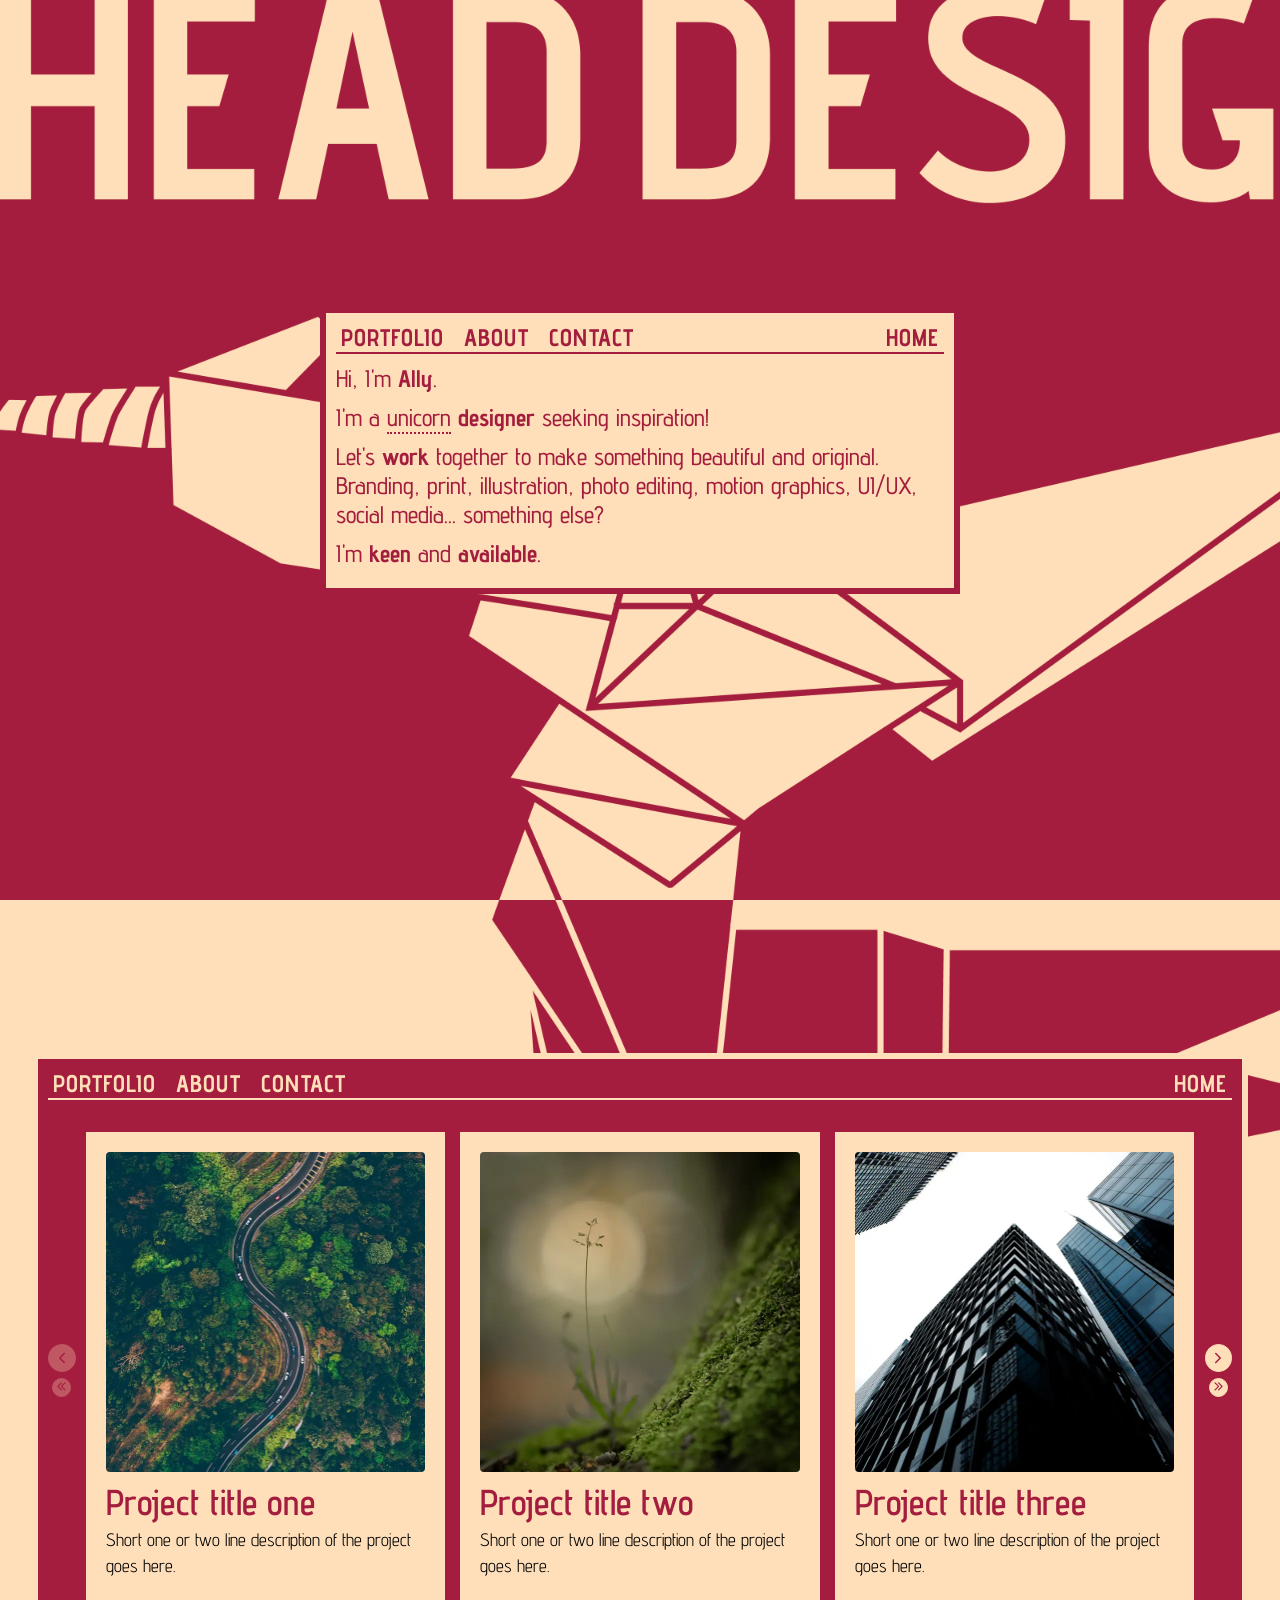
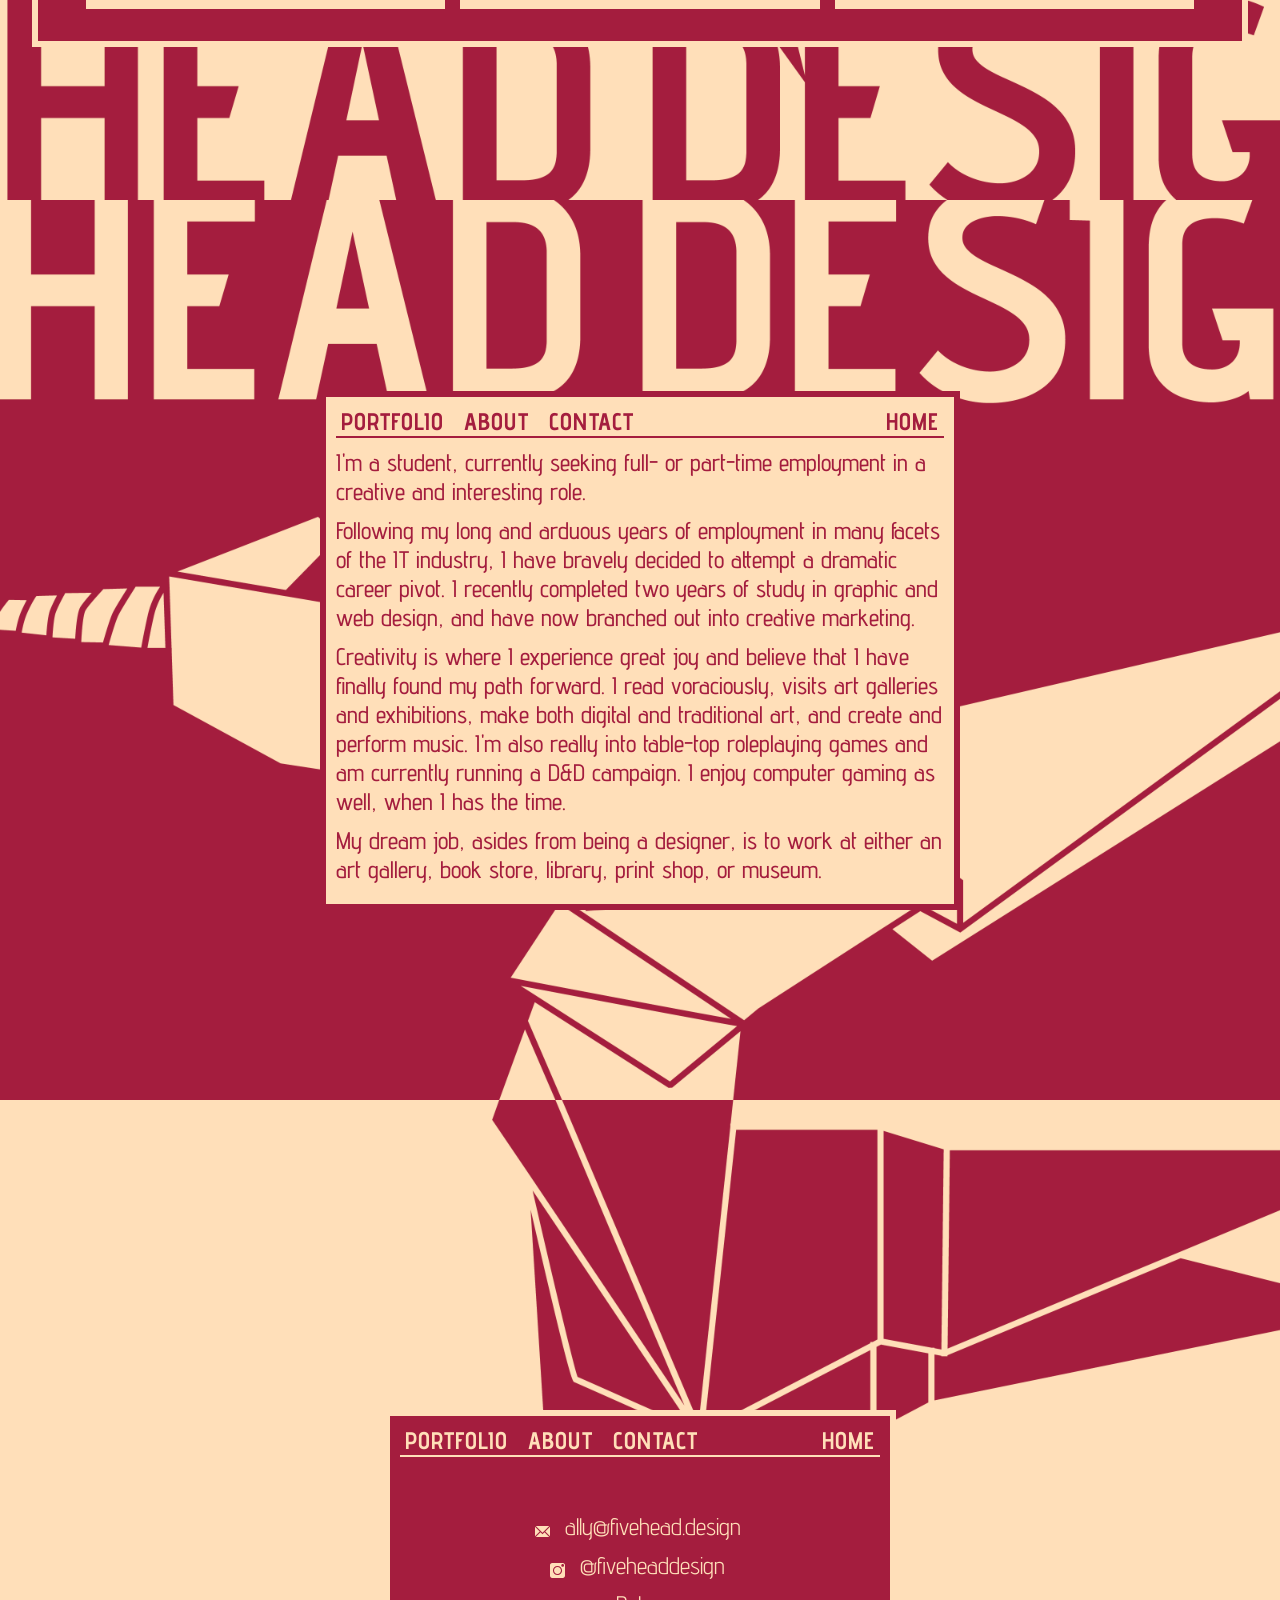
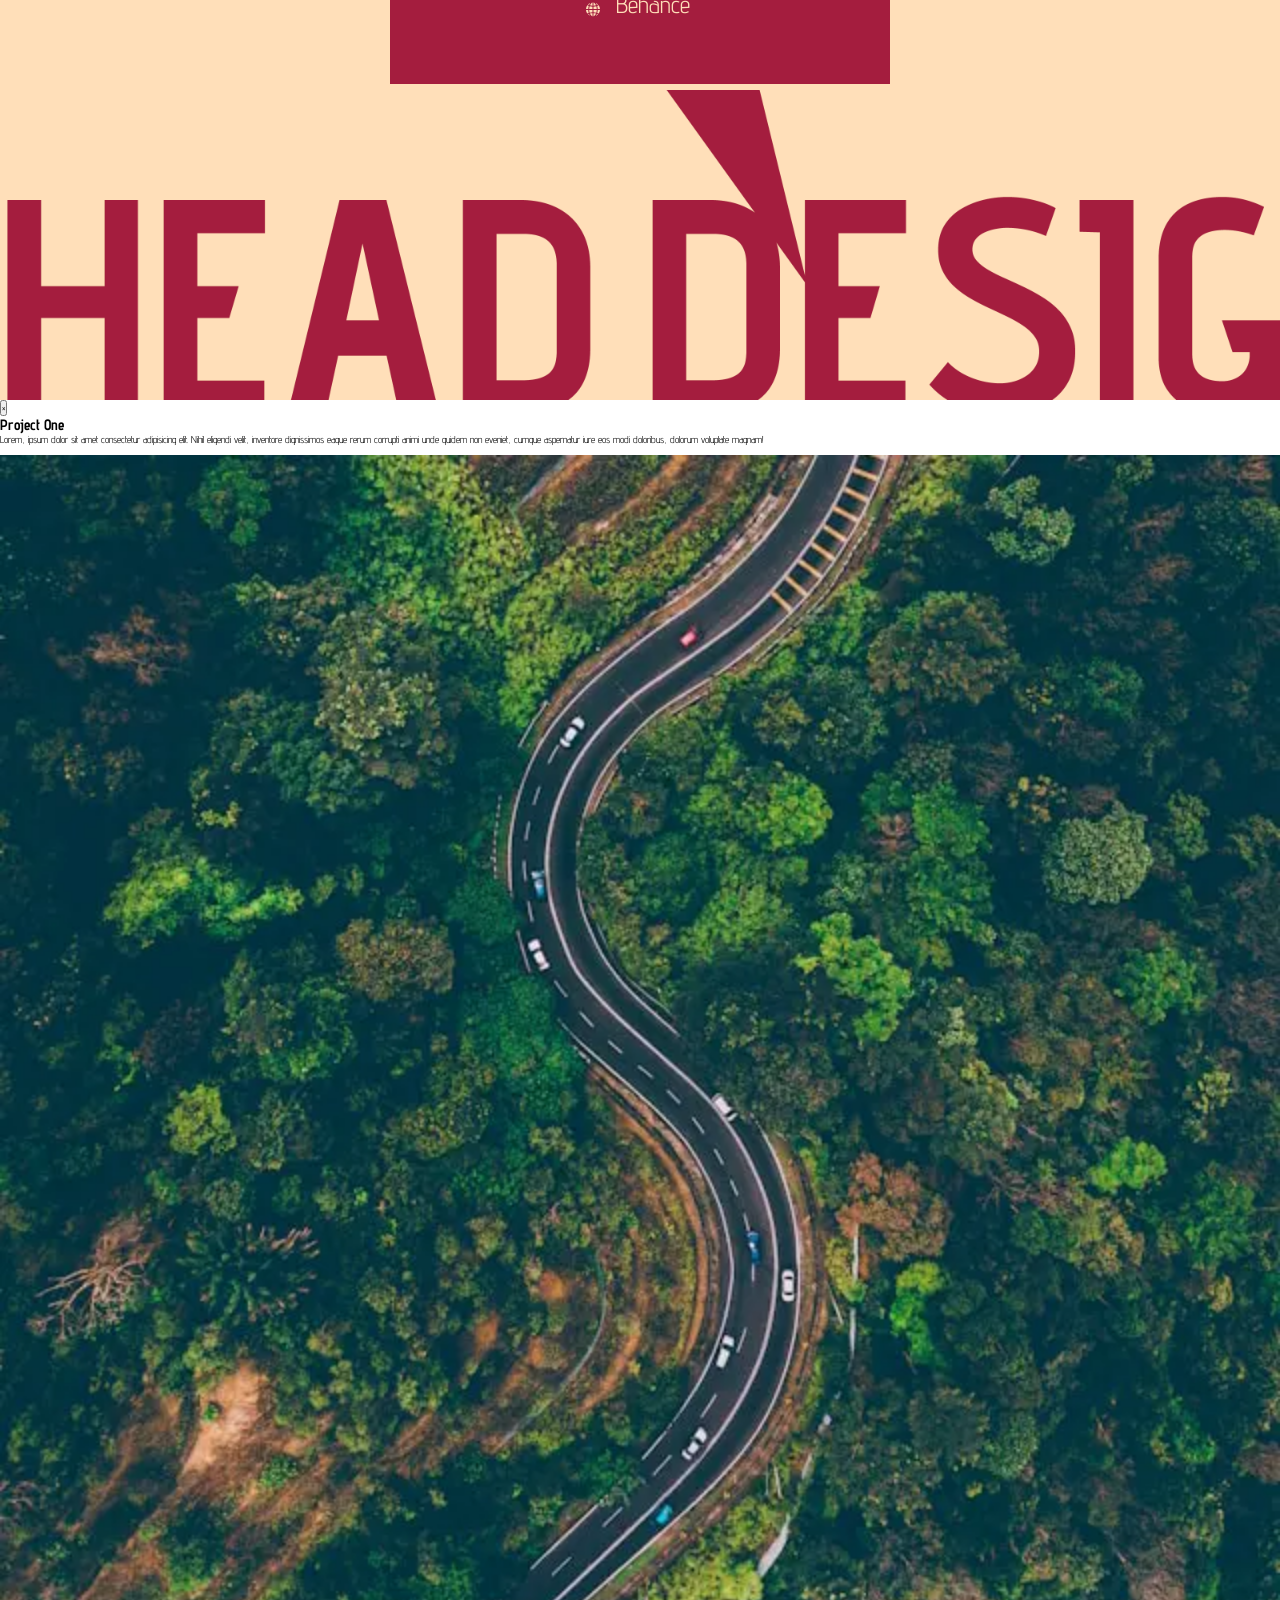
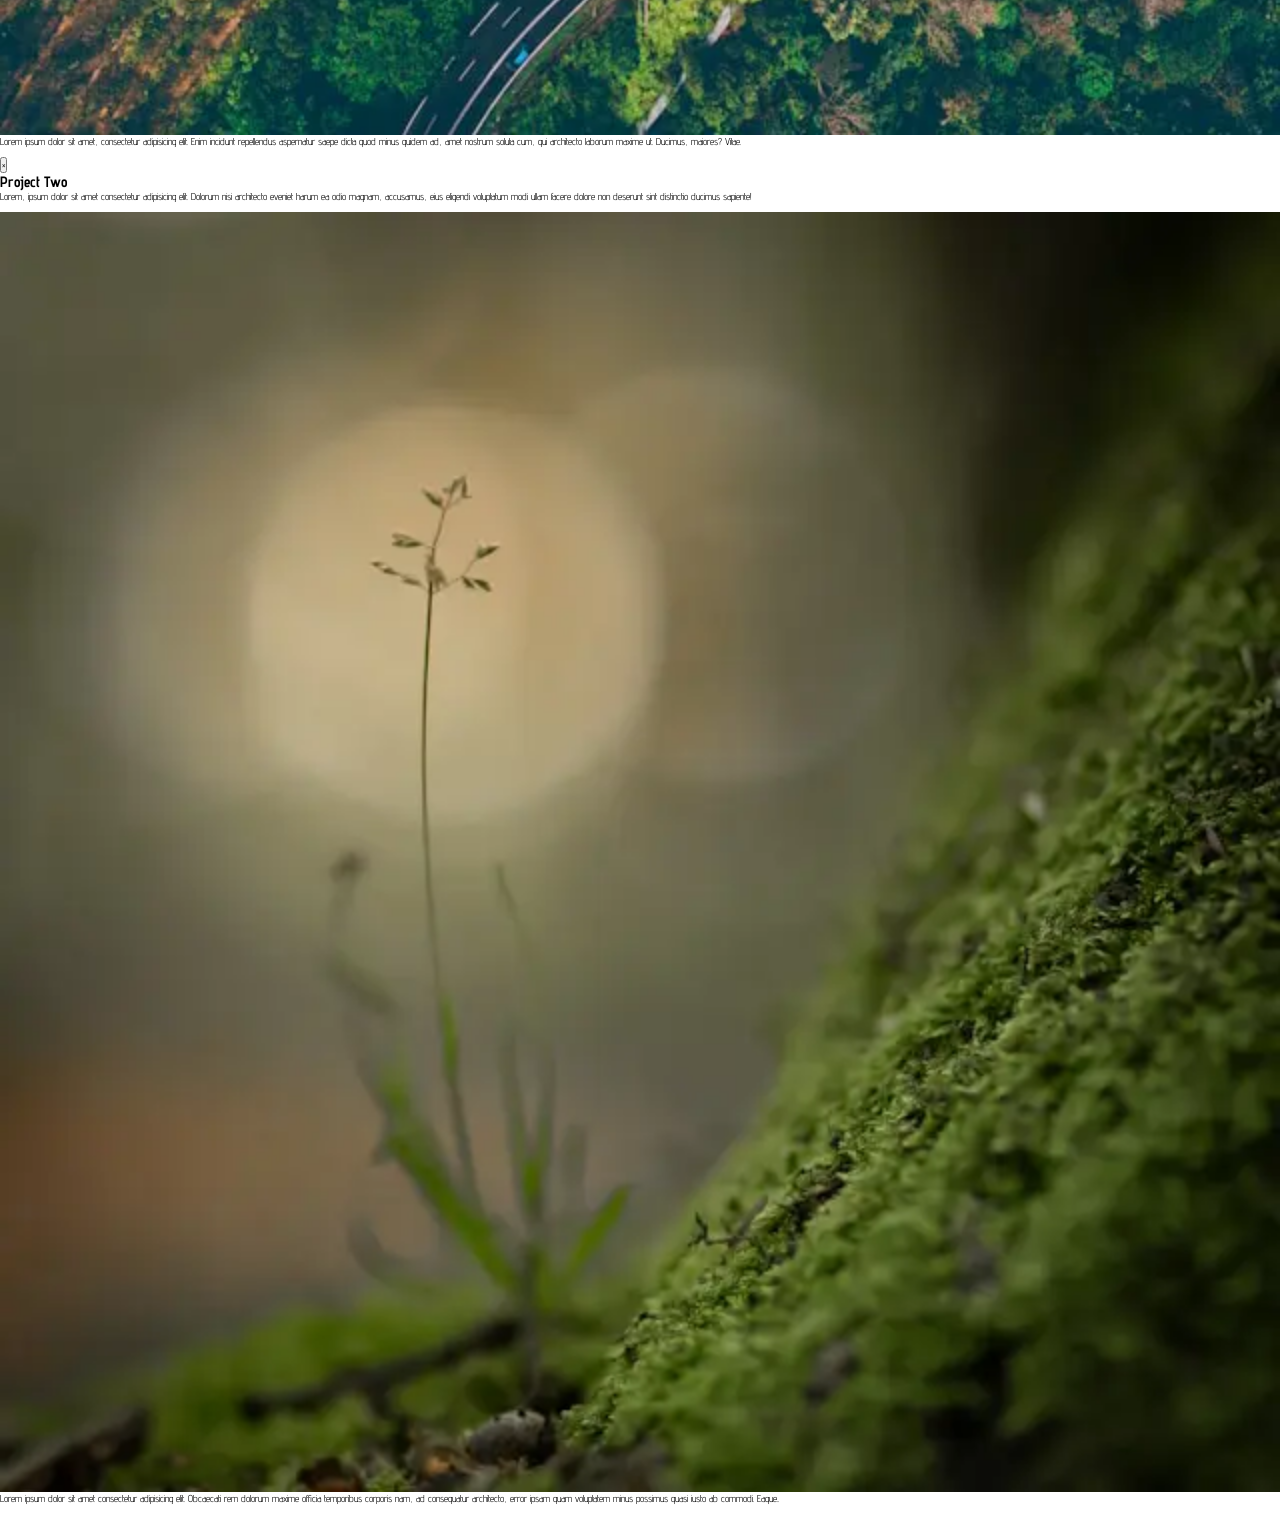
==== commit 3ec35555: "minor aesthetic modifications" ====
--- a/dev/index.html
+++ b/dev/index.html
@@ -10,9 +10,9 @@
     <link href="https://fonts.googleapis.com/css2?family=Advent+Pro:ital,wght@0,100..900;1,100..900&family=Roboto:ital,wght@0,100..900;1,100..900&display=swap" rel="stylesheet">
     <link rel="preload" as="image" href="./images/5head_back.png">
     <link rel="preload" as="image" href="./images/5head_front.png">
-    <script src="carousel.js" defer></script>
-    <script src="smoothscroll.js" defer></script>
-    <script src="modal.js" defer></script>
+    <script src="./carousel.js" defer></script>
+    <script src="./smoothscroll.js" defer></script>
+    <script src="./modal.js" defer></script>
 </head>
 <body>
 
@@ -101,64 +101,64 @@
             
             <div class="carousel-track" data-carousel-track tabindex="0" aria-label="Project carousel">
                 <div class="carousel-card">
-                <img src="./images/img_placeholder_01.webp" alt="Project one thumbnail">
-                <h3>Project title one</h3>
-                <p>Short one or two line description of the project goes here.</p>
-                </div>
-                <div class="carousel-card">
-                <img src="./images/img_placeholder_02.webp" alt="Project two thumbnail">
-                <h3>Project title two</h3>
-                <p>Short one or two line description of the project goes here.</p>
-                </div>
-                <div class="carousel-card">
-                <img src="./images/img_placeholder_03.webp" alt="Project three thumbnail">
-                <h3>Project title three</h3>
-                <p>Short one or two line description of the project goes here.</p>
-                </div>
-                <div class="carousel-card">
-                <img src="./images/img_placeholder_04.webp" alt="Project four thumbnail">
-                <h3>Project title four</h3>
-                <p>Short one or two line description of the project goes here.</p>
-                </div>
-                <div class="carousel-card">
-                <img src="./images/img_placeholder_05.webp" alt="Project five thumbnail">
-                <h3>Project title five</h3>
-                <p>Short one or two line description of the project goes here.</p>
-                </div>
-                <div class="carousel-card">
-                <img src="./images/img_placeholder_06.webp" alt="Project six thumbnail">
-                <h3>Project title six</h3>
-                <p>Short one or two line description of the project goes here.</p>
-                </div>
-                <div class="carousel-card">
-                <img src="./images/img_placeholder_07.webp" alt="Project seven thumbnail">
-                <h3>Project title seven</h3>
-                <p>Short one or two line description of the project goes here.</p>
-                </div>
-                <div class="carousel-card">
-                <img src="./images/img_placeholder_08.webp" alt="Project eight thumbnail">
-                <h3>Project title eight</h3>
-                <p>Short one or two line description of the project goes here.</p>
-                </div>
-                <div class="carousel-card">
-                <img src="./images/img_placeholder_09.webp" alt="Project nine thumbnail">
-                <h3>Project title nine</h3>
-                <p>Short one or two line description of the project goes here.</p>
-                </div>
-                <div class="carousel-card">
-                <img src="./images/img_placeholder_10.webp" alt="Project ten thumbnail">
-                <h3>Project title ten</h3>
-                <p>Short one or two line description of the project goes here.</p>
-                </div>
-                <div class="carousel-card">
-                <img src="./images/img_placeholder_11.webp" alt="Project eleven thumbnail">
-                <h3>Project title eleven</h3>
-                <p>Short one or two line description of the project goes here.</p>
-                </div>
-                <div class="carousel-card">
-                <img src="./images/img_placeholder_12.webp" alt="Project twleve thumbnail">
-                <h3>Project title twelve</h3>
-                <p>Short one or two line description of the project goes here.</p>
+                    <img src="./images/img_placeholder_01.webp" alt="Project one thumbnail">
+                    <h3>Project title one</h3>
+                    <p>Short one or two line description of the project goes here.</p>
+                </div>
+                <div class="carousel-card">
+                    <img src="./images/img_placeholder_02.webp" alt="Project two thumbnail">
+                    <h3>Project title two</h3>
+                    <p>Short one or two line description of the project goes here.</p>
+                </div>
+                <div class="carousel-card">
+                    <img src="./images/img_placeholder_03.webp" alt="Project three thumbnail">
+                    <h3>Project title three</h3>
+                    <p>Short one or two line description of the project goes here.</p>
+                </div>
+                <div class="carousel-card">
+                    <img src="./images/img_placeholder_04.webp" alt="Project four thumbnail">
+                    <h3>Project title four</h3>
+                    <p>Short one or two line description of the project goes here.</p>
+                </div>
+                    <div class="carousel-card">
+                    <img src="./images/img_placeholder_05.webp" alt="Project five thumbnail">
+                    <h3>Project title five</h3>
+                    <p>Short one or two line description of the project goes here.</p>
+                </div>
+                <div class="carousel-card">
+                    <img src="./images/img_placeholder_06.webp" alt="Project six thumbnail">
+                    <h3>Project title six</h3>
+                    <p>Short one or two line description of the project goes here.</p>
+                </div>
+                <div class="carousel-card">
+                    <img src="./images/img_placeholder_07.webp" alt="Project seven thumbnail">
+                    <h3>Project title seven</h3>
+                    <p>Short one or two line description of the project goes here.</p>
+                </div>
+                <div class="carousel-card">
+                    <img src="./images/img_placeholder_08.webp" alt="Project eight thumbnail">
+                    <h3>Project title eight</h3>
+                  <p>Short one or two line description of the project goes here.</p>
+                </div>
+                <div class="carousel-card">
+                    <img src="./images/img_placeholder_09.webp" alt="Project nine thumbnail">
+                    <h3>Project title nine</h3>
+                    <p>Short one or two line description of the project goes here.</p>
+                </div>
+                <div class="carousel-card">
+                    <img src="./images/img_placeholder_10.webp" alt="Project ten thumbnail">
+                    <h3>Project title ten</h3>
+                    <p>Short one or two line description of the project goes here.</p>
+                </div>
+                <div class="carousel-card">
+                    <img src="./images/img_placeholder_11.webp" alt="Project eleven thumbnail">
+                    <h3>Project title eleven</h3>
+                    <p>Short one or two line description of the project goes here.</p>
+                </div>
+                <div class="carousel-card">
+                    <img src="./images/img_placeholder_12.webp" alt="Project twleve thumbnail">
+                    <h3>Project title twelve</h3>
+                    <p>Short one or two line description of the project goes here.</p>
                 </div>
             </div>
             
@@ -246,13 +246,22 @@
             </div>
             <div class="contactlinks">
                 <div class="contactrow">
-                    <img src="./images/icons/mail_invert.svg" alt=""><a href="mailto:fiveheaddesign@gmail.com" target="_blank"><p>fiveheaddesign@gmail.com</p></a>
+                    <img src="./images/icons/mail_invert.svg" alt="">
+                    <a href="mailto:ally@fivehead.design" target="_blank">
+                        <p>ally@fivehead.design</p>
+                    </a>
                 </div>
                 <div class="contactrow">
-                    <img src="./images/icons/insta_invert.svg" alt=""><a href="https://instagram.com/fiveheaddesign" target="_blank"><p>@fiveheaddesign</p></a>
+                    <img src="./images/icons/insta_invert.svg" alt="">
+                    <a href="https://instagram.com/fiveheaddesign" target="_blank">
+                        <p>@fiveheaddesign</p>
+                    </a>
                 </div>
                 <div class="contactrow">
-                    <img src="./images/icons/web_invert.svg" alt=""><a href="https://behance.net/fiveheaddesign" target="_blank"><p>Behance</p></a>
+                    <img src="./images/icons/web_invert.svg" alt="">
+                    <a href="https://behance.net/fiveheaddesign" target="_blank">
+                        <p>Behance</p>
+                    </a>
                 </div>
             </div>
         </div>
--- a/dev/style.css
+++ b/dev/style.css
@@ -4,21 +4,6 @@
     box-sizing: border-box;
     margin: 0;
     padding: 0;
-}
-
-:root {
-    --carousel-width: 80vw;
-    --carousel-gap: 1.5rem;
-
-    --cards-visible: 3;
-
-    --modal-width: 80vw;
-    --modal-height: 80vh;
-    --modal-gutter: 3rem;
-
-    --radius: 16px;
-
-    --transition: 0.3s ease;
 }
 
 html {
@@ -225,10 +210,13 @@
     font-weight: 400;
     font-size: 2.4rem;
     color: var(--beige);
+    padding: 0px 5px 0px 5px;
+    margin: 0px;
 }
 
 .contactlinks a:hover {
-    text-decoration: underline 2px dotted;
+    background: var(--beige);
+    color: var(--red);
 }
 
 .contactrow {
@@ -369,7 +357,7 @@
  
   .carousel-card h3 {
     margin: 0.85rem 0 0.35rem;
-    font-size: 1rem;
+    font-size: clamp(1.8rem, calc(1.145rem + 2.045vw), 3.6rem);
     font-weight: 600;
     color: var(--carousel-title-color);
   }
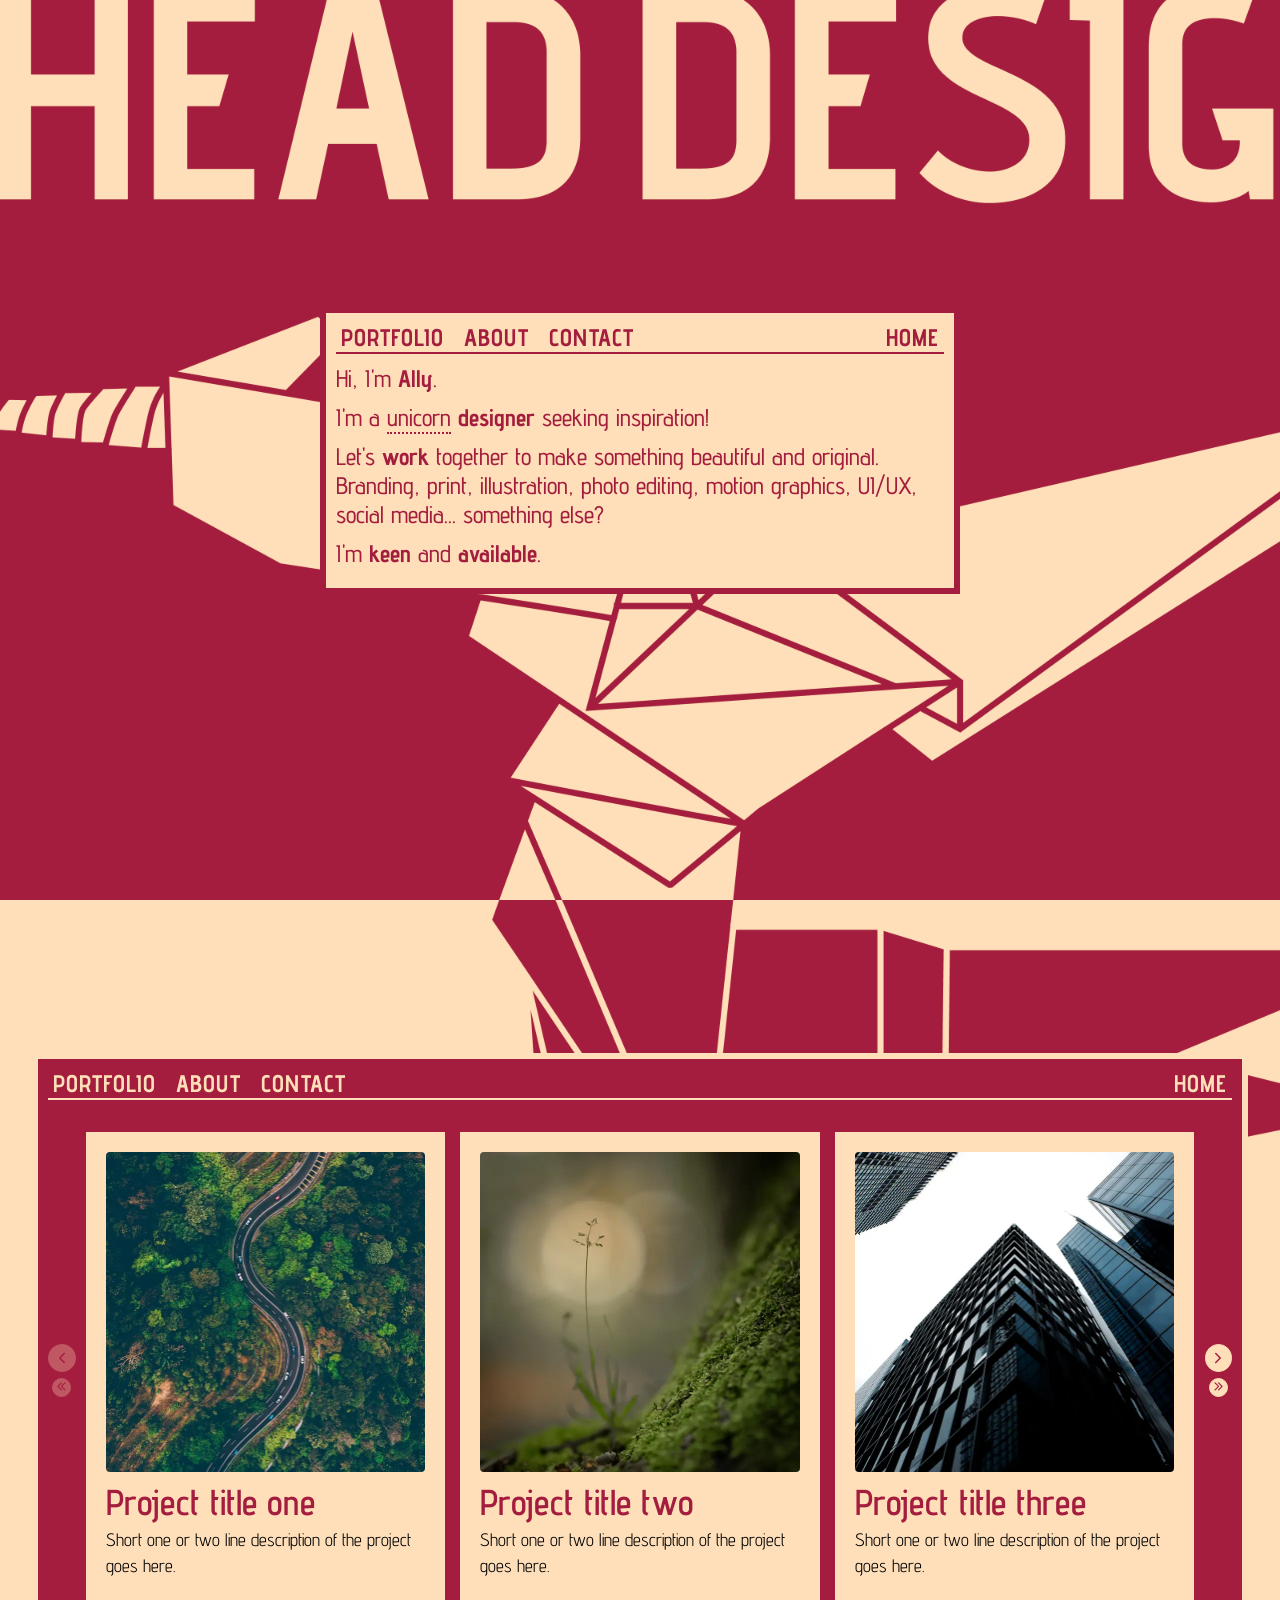
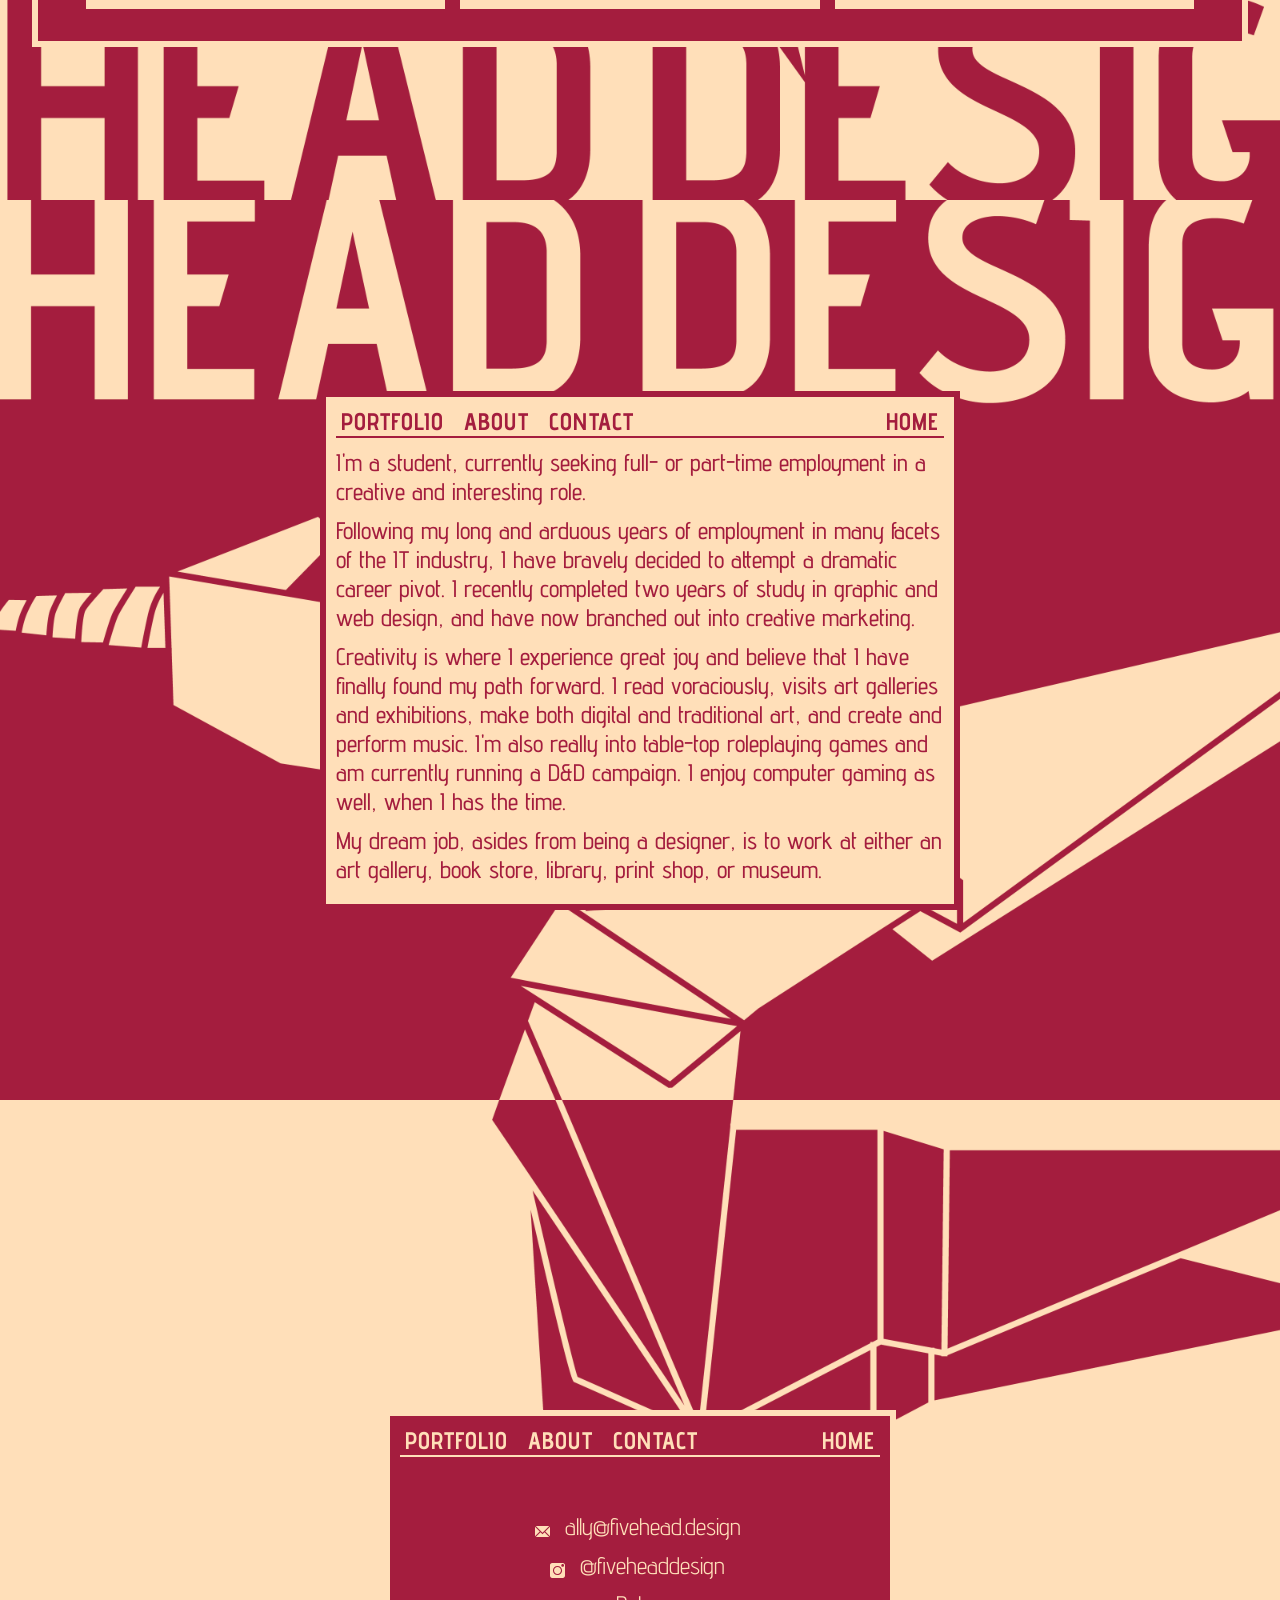
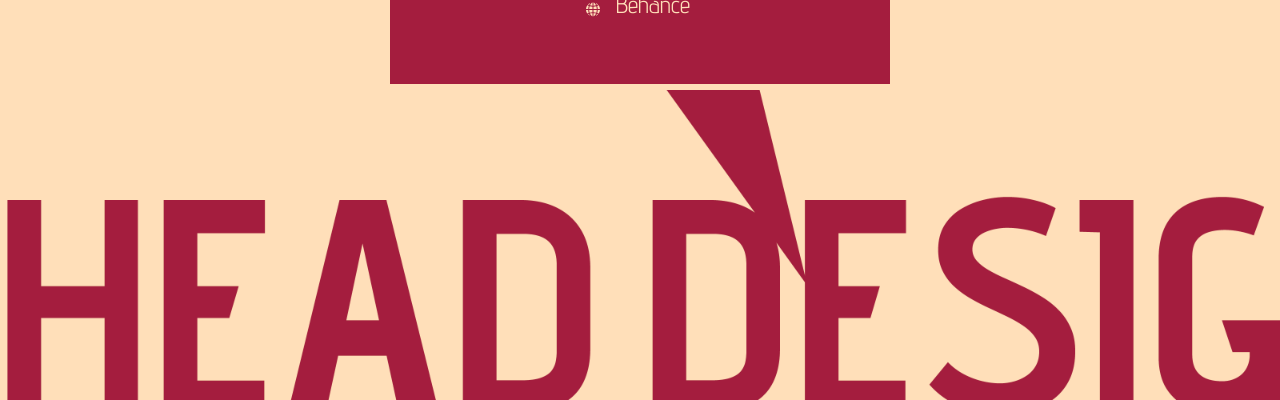
==== commit b3485c9e: "removed unstyled modal block" ====
--- a/dev/index.html
+++ b/dev/index.html
@@ -272,7 +272,7 @@
 
 
 <!-- MODAL -->
-
+<!-- 
 <div class="modal" id="project-1">
     <div class="modal-window">
         <button class="modal-close" aria-label="Close">
@@ -307,7 +307,7 @@
             </p>
         </div>
     </div>
-</div>
+</div> -->
 
 
 </body>
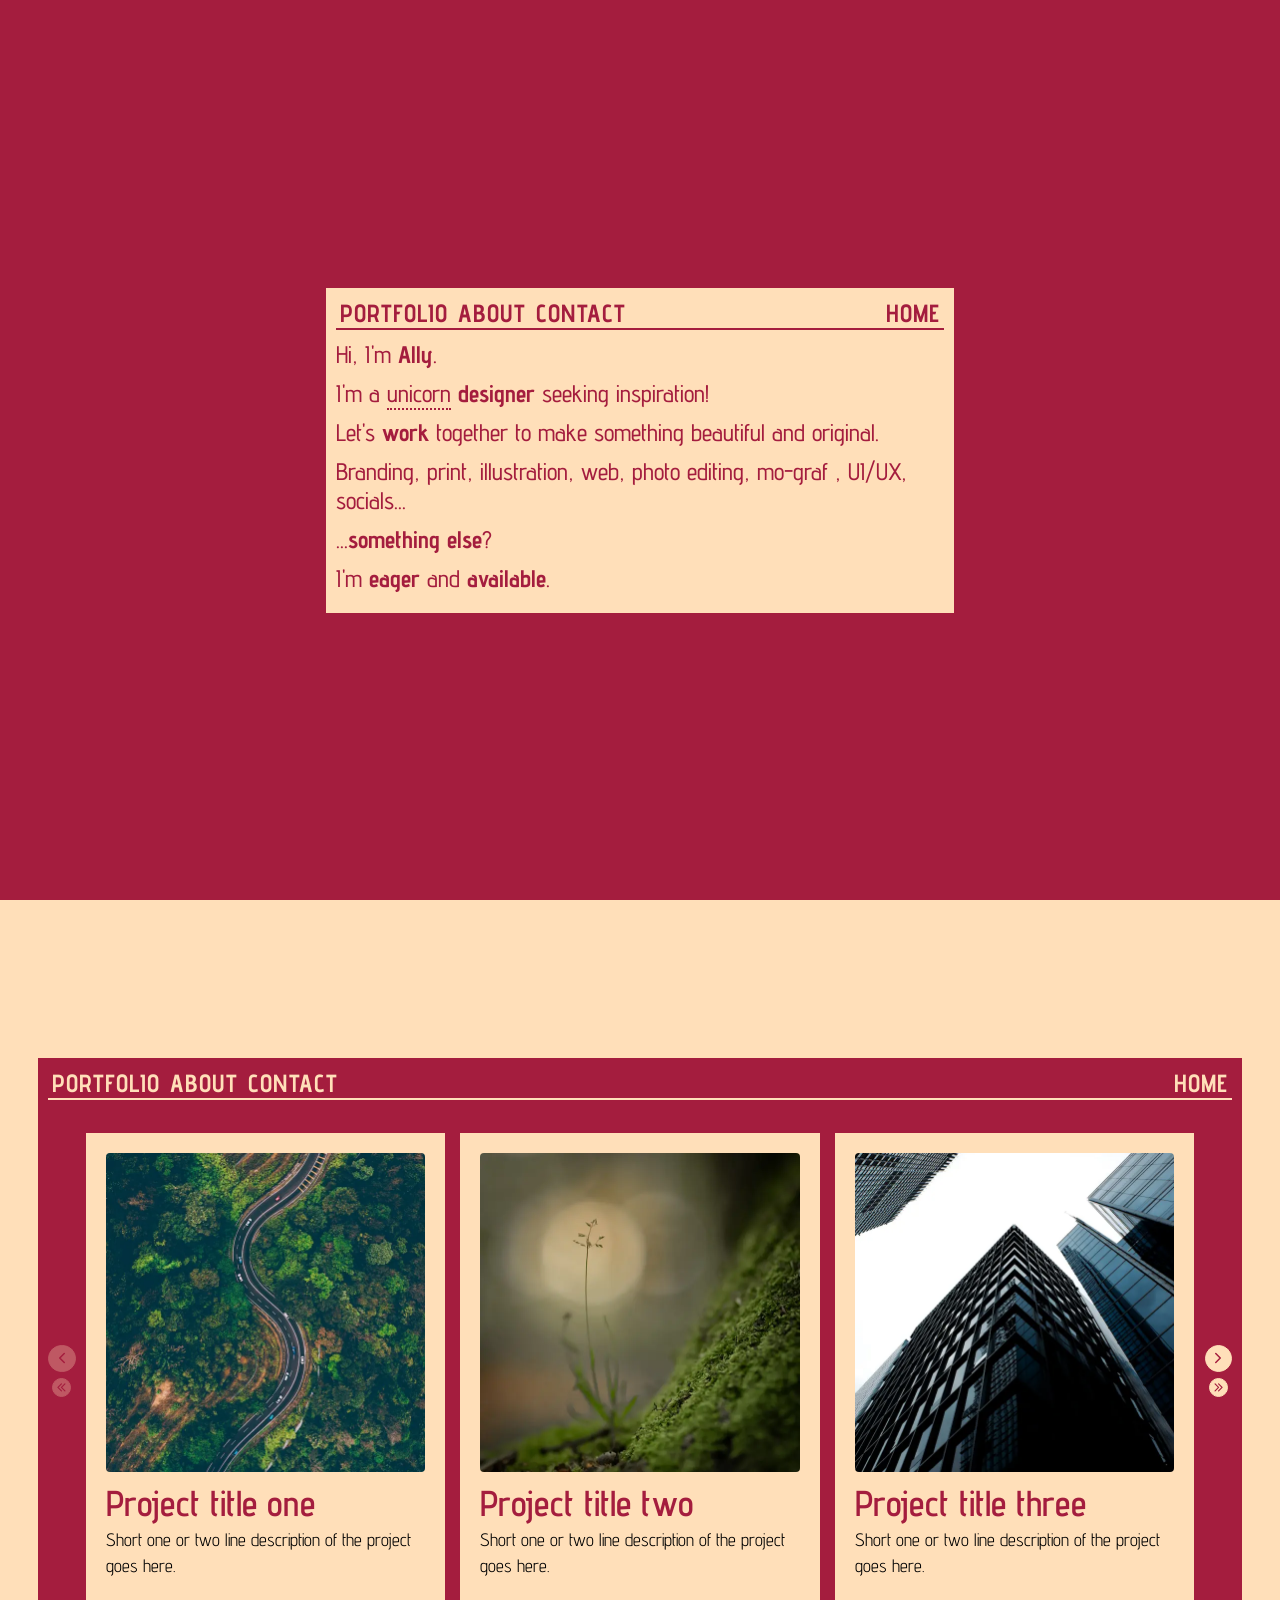
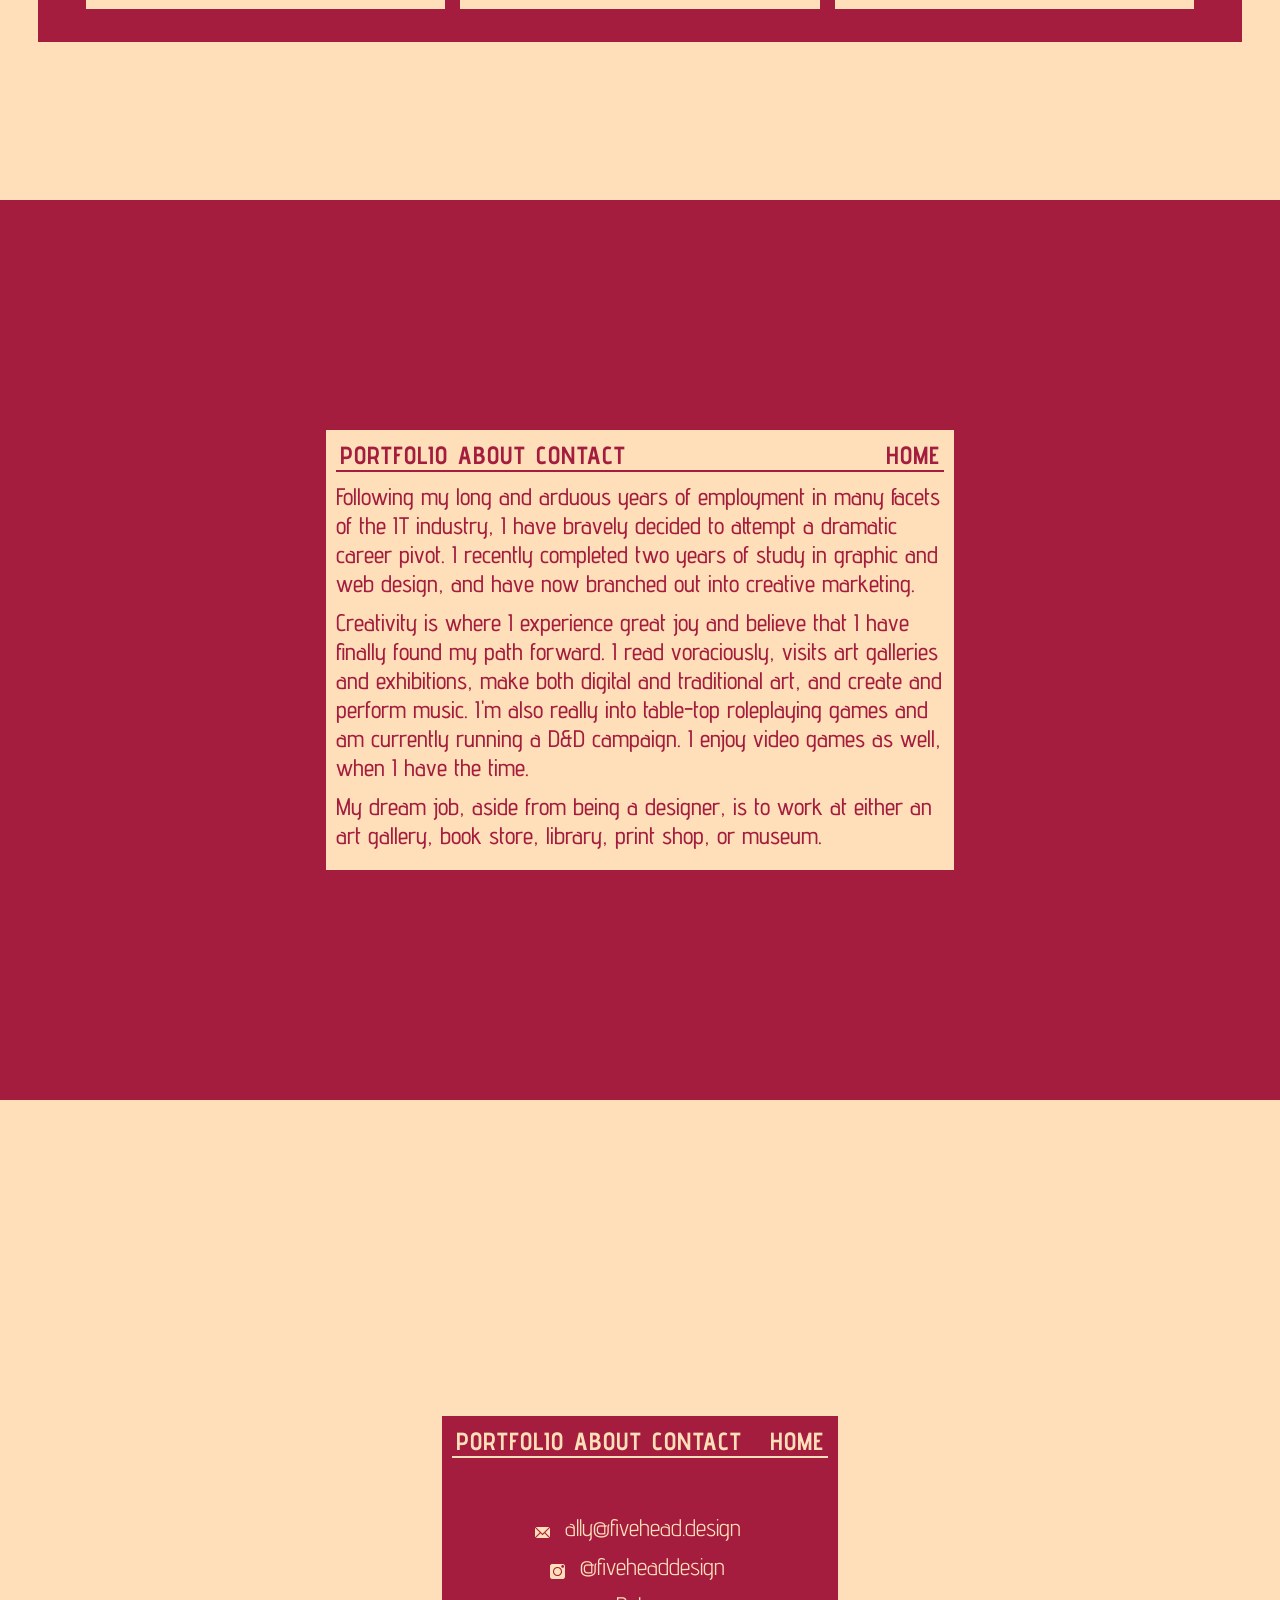
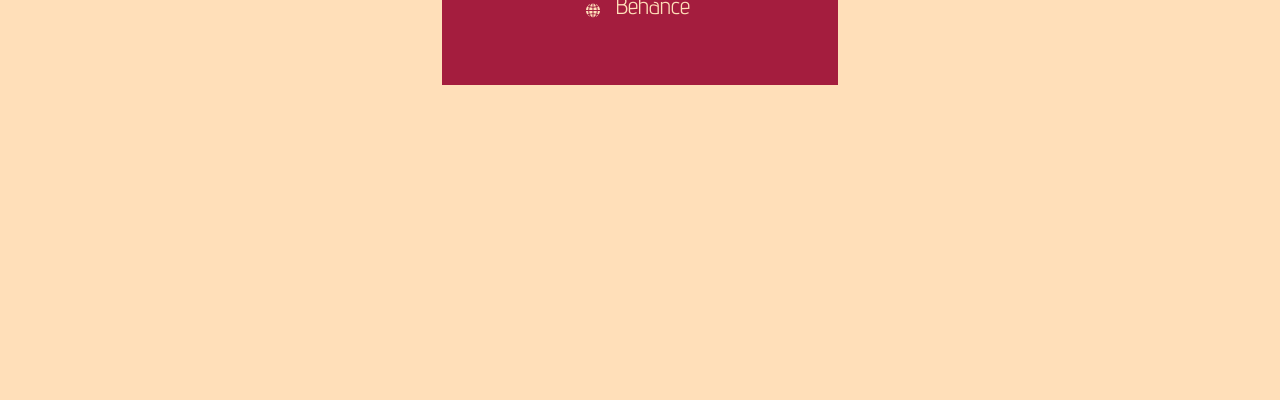
==== commit f9a90b18: "added responsiveness" ====
--- a/dev/index.html
+++ b/dev/index.html
@@ -16,8 +16,12 @@
 </head>
 <body>
 
-    <section class="hero" id="hero">
-        <div class="herocontent">
+    <section class="hero section" id="hero">
+
+        <img class="section-img section-img--top"  src="./images/bg_text_beige_top.webp" alt="">
+        <img class="section-img section-img--bottom" src="./images/bg_unicorn_beige_bottom.webp" alt="">
+
+        <div class="herocontent contentwrapper">
             <div class="navpositive">
                 <ul>
                     <li>
@@ -45,10 +49,16 @@
                     I'm a <span class="underline" title="a versatile designer, not an actual unicorn">unicorn</span> <span class="bold">designer</span> seeking inspiration!
                 </p>
                 <p>
-                    Let's <span class="bold">work</span> together to make something beautiful and original. Branding, print, illustration, photo editing, motion graphics, UI/UX, social media... something else?
-                </p>
-                <p>
-                    I'm <span class="bold">keen</span> and <span class="bold">available</span>.
+                    Let's <span class="bold">work</span> together to make something beautiful and original.
+                </p>
+                <p>
+                    Branding, print, illustration, web, photo editing, mo-graf , UI/UX, socials...
+                </p>
+                <p>
+                    ...<span class="bold">something else</span>?
+                </p>
+                <p>
+                    I'm <span class="bold">eager</span> and <span class="bold">available</span>.
                 </p>
             </div>
         </div>
@@ -62,9 +72,12 @@
 
     <!-- CAROUSEL -->
 
-    <section class="portfolio" id="portfolio">
-
-        <div class="portfoliocontent">
+    <section class="portfolio section" id="portfolio">
+
+        <img class="section-img section-img--top"  src="./images/bg_unicorn_red_top.webp" alt="">
+        <img class="section-img section-img--bottom" src="./images/bg_text_red_bottom.webp" alt="">
+
+        <div class="portfoliocontent contentwrapper">
 
             <div class="navnegative">
                 <ul>
@@ -185,8 +198,12 @@
 
 
 
-    <section class="about" id="about">
-        <div class="aboutcontent">
+    <section class="about section" id="about">
+
+        <img class="section-img section-img--top"  src="./images/bg_text_beige_top.webp" alt="">
+        <img class="section-img section-img--bottom" src="./images/bg_unicorn_beige_bottom.webp" alt="">
+
+        <div class="aboutcontent contentwrapper">
             <div class="navpositive">
                 <ul>
                     <li>
@@ -208,23 +225,24 @@
             </div>
             <div class="med">
                 <p>
-                    I'm a student, currently seeking full- or part-time employment in a creative and interesting role.
-                </p>
-                <p>
                     Following my long and arduous years of employment in many facets of the IT industry, I have bravely decided to attempt a dramatic career pivot. I recently completed two years of study in graphic and web design, and have now branched out into creative marketing.
                 </p>
                 <p>
-                    Creativity is where I experience great joy and believe that I have finally found my path forward. I read voraciously, visits art galleries and exhibitions, make both digital and traditional art, and create and perform music. I'm also really into table-top roleplaying games and am currently running a D&D campaign. I enjoy computer gaming as well, when I has the time.
-                </p>
-                <p>
-                    My dream job, asides from being a designer, is to work at either an art gallery, book store, library, print shop, or museum.
+                    Creativity is where I experience great joy and believe that I have finally found my path forward. I read voraciously, visits art galleries and exhibitions, make both digital and traditional art, and create and perform music. I'm also really into table-top roleplaying games and am currently running a D&D campaign. I enjoy video games as well, when I have the time.
+                </p>
+                <p>
+                    My dream job, aside from being a designer, is to work at either an art gallery, book store, library, print shop, or museum.
                 </p>
             </div>
         </div>
     </section>
 
-    <section class="contact" id="contact">
-        <div class="contactcontent">
+    <section class="contact section" id="contact">
+
+        <img class="section-img section-img--top"  src="./images/bg_unicorn_red_top.webp" alt="">
+        <img class="section-img section-img--bottom" src="./images/bg_text_red_bottom.webp" alt="">
+
+        <div class="contactcontent contentwrapper">
             <div class="navnegative">
                 <ul>
                     <li>
--- a/dev/style.css
+++ b/dev/style.css
@@ -100,54 +100,87 @@
 }
 
 
-
+/* SECTIONS */
+
+.section {
+  position: relative;
+  overflow: hidden;
+  max-width: 100vw;
+  height: 100vh;
+  display: flex;
+  align-items: center;
+  justify-content: center;
+}
+
+/* background images  */
+.section-img {
+    position: absolute;
+    left: 50%;
+    width: 100%;
+    height: auto;         /* preserves each image's own aspect ratio */
+    transform: translateX(-50%);
+    pointer-events: none; /* purely decorative layers */
+}
+
+.section-img--top {
+    top: 0;
+    z-index: 1;
+}
+.section-img--bottom {
+    bottom: 0;
+    z-index: 2;
+}
+
+.contentwrapper {
+  position: relative;
+  z-index: 3; /* sits above both image layers */
+}
 
 
 
 /* HERO & ABOUT SECTION */
 
-    .hero, .about {
-        background-image: url("./images/5head_front.png");
+  .hero, .about {
+      /* background-image: url("./images/5head_front.png");
+      background-size: cover; 
+      background-position: center; 
+      background-repeat: no-repeat;  */
+      background: var(--red);
+  }
+
+  .herocontent, .aboutcontent {
+      max-width: 50vw;
+      /* height: 50vh; */
+      background-color: var(--beige);
+      border: 6px solid var(--red);
+      gap: 10px;
+      padding: 10px;
+      display: flex;
+      flex-direction: column;
+  }
+
+  @media (max-width: 768px) {
+    .herocontent, .aboutcontent {
+      max-width: 90vw; /* Hide sidebar on mobile */
+    }
+  }
+
+    
+
+
+
+
+
+
+/* PORTFOLIO SECITON  */
+
+    .portfolio {
+        /* background-image: url("./images/5head_back.png");
         background-size: cover; 
         background-position: center; 
-        background-repeat: no-repeat; 
-        max-width: 100vw;
-        height: 100vh;
-        display: flex;
-        align-items: center;
-        justify-content: center;
-    }
-
-    .herocontent, .aboutcontent {
-        display: flex;
-        max-width: 50vw;
-        /* height: 50vh; */
-        background-color: var(--beige);
-        border: 6px solid var(--red);
-        gap: 10px;
-        padding: 10px;
-        display: flex;
+        background-repeat: no-repeat;  */
         flex-direction: column;
-    }
-
-
-
-
-
-
-/* PORTFOLIO SECITON  */
-
-    .portfolio {
-        background-image: url("./images/5head_back.png");
-        background-size: cover; 
-        background-position: center; 
-        background-repeat: no-repeat; 
-        max-width: 100vw;
-        height: 100vh;
-        display: flex;
-        flex-direction: column;
-        align-items: center;
-        justify-content: center;
+        background: var(--beige);
     }
 
     .portfoliocontent {
@@ -172,20 +205,16 @@
 /* CONTACT SECTION */
 
 .contact {
-    background-image: url("./images/5head_back.png");
+    /* background-image: url("./images/5head_back.png");
     background-size: cover; 
     background-position: center; 
-    background-repeat: no-repeat; 
-    max-width: 100vw;
-    height: 100vh;
-    display: flex;
-    align-items: center;
-    justify-content: center;
+    background-repeat: no-repeat;  */ 
+    background: var(--beige);
 }
 
 .contactcontent {
     display: flex;
-    width: 40vw;
+    max-width: 40vw;
     /* height: 50vh; */
     background-color: var(--red);
     border: 6px solid var(--beige);
@@ -194,6 +223,12 @@
     display: flex;
     flex-direction: column;
 }
+
+@media (max-width: 768px) {
+    .contactcontent {
+      max-width: 90vw; /* Hide sidebar on mobile */
+    }
+  }
 
 .contactlinks {
     display: flex;
@@ -242,19 +277,23 @@
     flex-grow: 1;
 }
 
+.navpositive, .navnegative {
+  display: flex;
+  font-weight: 700;
+  font-size: clamp(1.400rem, calc(1.040rem + 1.125vw), 3.200rem);
+  letter-spacing: 1px;
+  padding-left: clamp(2px, calc(1.4px + 0.188vw), 5px);
+  padding-right: clamp(2px, calc(1.4px + 0.188vw), 5px);
+  width: 100%;
+}
+
 .navpositive {
-    display: flex;
-    font-weight: 700;
-    font-size: 2.4rem;
-    letter-spacing: 1px;
-    width: 100%;
     border-bottom: 2px solid var(--red);
     background: var(--beige);
 }
 
 .navpositive a {
     color: var(--red);
-    padding: 0px 5px 0px 5px;
 }
 
 .navpositive a:hover {
@@ -263,18 +302,12 @@
 }
 
 .navnegative {
-    display: flex;
-    font-weight: 700;
-    font-size: 2.4rem;
-    letter-spacing: 1px;
-    width: 100%;
     border-bottom: 2px solid var(--beige);
     background: var(--red);
 }
 
 .navnegative a {
     color: var(--beige);
-    padding: 0px 5px 0px 5px;
 }
 
 .navnegative a:hover {
@@ -300,7 +333,7 @@
     --carousel-gap: 1.5rem;
     --carousel-card-bg: #FFDFB9;
     --carousel-btn-size: 2.75rem;
-    --carousel-btn-color: #1a1a1a;
+    /* --carousel-btn-color: limegreen; */
     --carousel-btn-hover-color: #c14e2a;
     --carousel-title-color: #A41D3E;
     --carousel-desc-color: #010101;
@@ -310,9 +343,9 @@
     --carousel-btn-bg: #FFDFB9;      /* solid fill */
     --carousel-btn-stroke: #A41D3E;   /* chevron colour, contrasts with bg */
     --carousel-btn-fill: none;        /* chevron stays outline-only, no shape fill */
-    --carousel-btn-hover-border: #c14e2a;
-    --carousel-btn-hover-bg: transparent;
-    --carousel-btn-hover-stroke: #c14e2a;
+    --carousel-btn-hover-border: var(--beige);
+    --carousel-btn-hover-bg: var(--red);
+    --carousel-btn-hover-stroke: var(--beige);
     --carousel-btn-hover-fill: none;
  
     width: 100%;
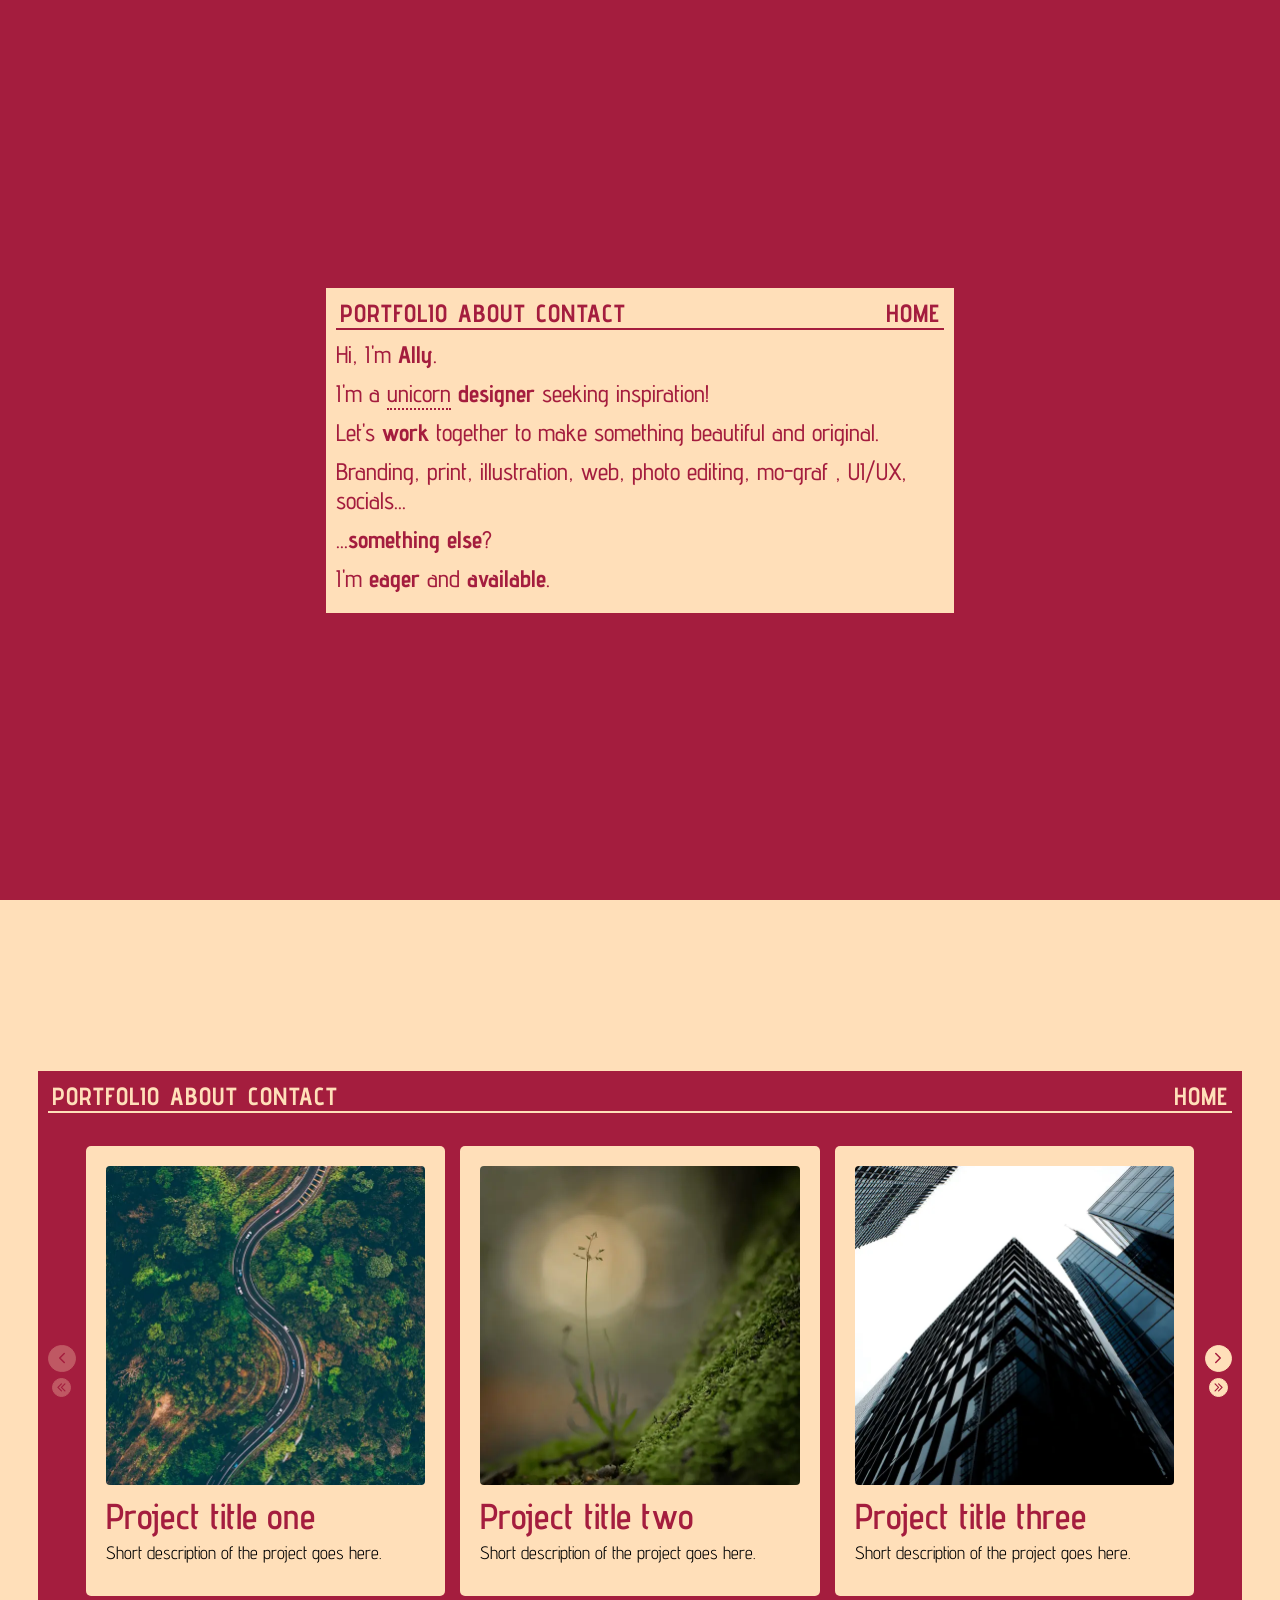
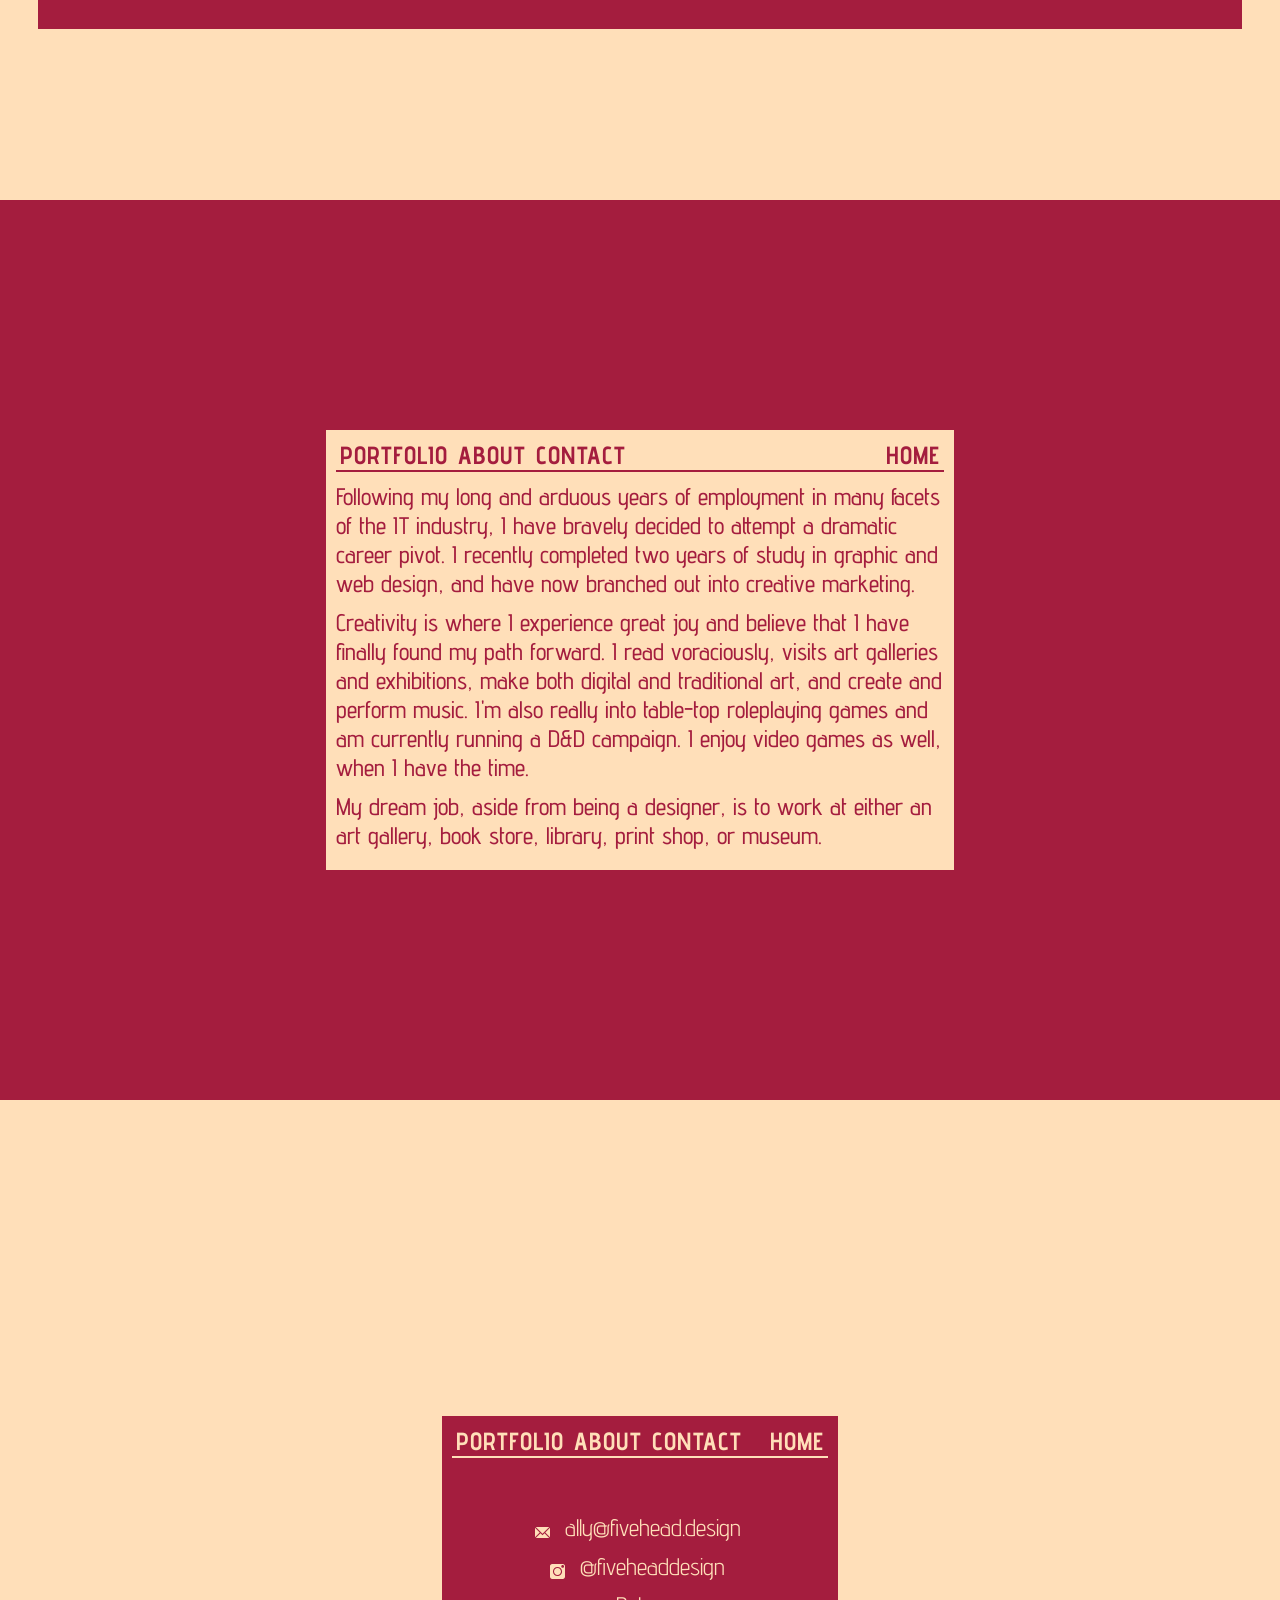
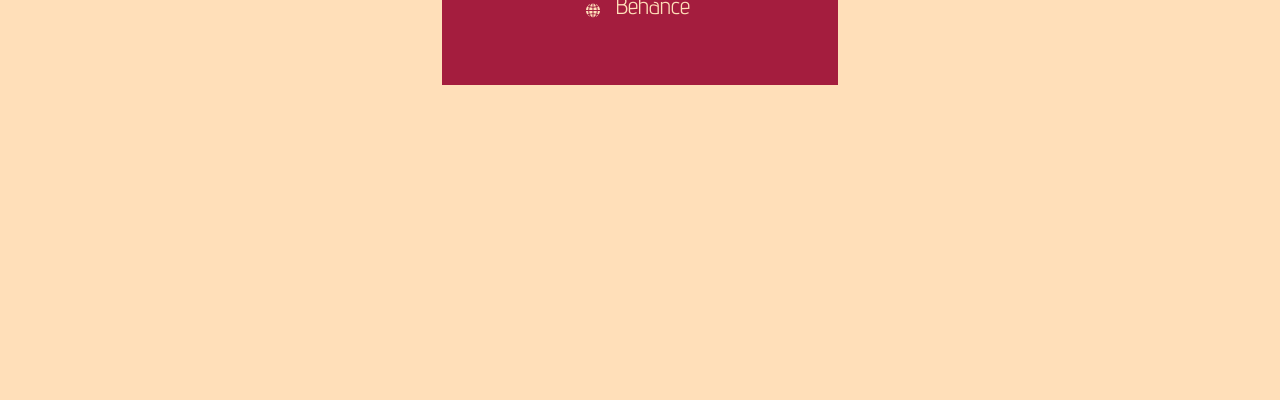
==== commit dee64442: "implemented modals" ====
--- a/dev/index.html
+++ b/dev/index.html
@@ -112,69 +112,65 @@
         </div>
 
             
-            <div class="carousel-track" data-carousel-track tabindex="0" aria-label="Project carousel">
-                <div class="carousel-card">
-                    <img src="./images/img_placeholder_01.webp" alt="Project one thumbnail">
+            <div class="carousel-track" data-carousel-track>
+
+
+
+
+                <button class="carousel-card" data-modal-index="0">
+                    <img src="./images/img_placeholder_01.webp" alt="">
                     <h3>Project title one</h3>
-                    <p>Short one or two line description of the project goes here.</p>
-                </div>
-                <div class="carousel-card">
-                    <img src="./images/img_placeholder_02.webp" alt="Project two thumbnail">
+                    <p>Short description of the project goes here.</p>
+                </button>
+                <template data-modal-content>
+                    <p>Placeholder: write project one's full case-study content here — process, tools used, outcomes, whatever you like. This div is yours to fill in freely; the modal just drops it in as-is.</p>
+                    <p>You can add more paragraphs, additional images, lists — anything that's valid HTML.</p>
+                </template>
+                
+
+
+
+                <button class="carousel-card" data-modal-index="1">
+                    <img src="./images/img_placeholder_02.webp" alt="">
                     <h3>Project title two</h3>
-                    <p>Short one or two line description of the project goes here.</p>
-                </div>
-                <div class="carousel-card">
-                    <img src="./images/img_placeholder_03.webp" alt="Project three thumbnail">
+                    <p>Short description of the project goes here.</p>
+                </button>
+                <template data-modal-content>
+                    <p>Placeholder: project two's unique content goes here — completely independent from project one's.</p>
+                </template>
+                
+
+
+
+                <button class="carousel-card" data-modal-index="2">
+                    <img src="./images/img_placeholder_03.webp" alt="">
                     <h3>Project title three</h3>
-                    <p>Short one or two line description of the project goes here.</p>
-                </div>
-                <div class="carousel-card">
-                    <img src="./images/img_placeholder_04.webp" alt="Project four thumbnail">
-                    <h3>Project title four</h3>
-                    <p>Short one or two line description of the project goes here.</p>
-                </div>
-                    <div class="carousel-card">
-                    <img src="./images/img_placeholder_05.webp" alt="Project five thumbnail">
-                    <h3>Project title five</h3>
-                    <p>Short one or two line description of the project goes here.</p>
-                </div>
-                <div class="carousel-card">
-                    <img src="./images/img_placeholder_06.webp" alt="Project six thumbnail">
-                    <h3>Project title six</h3>
-                    <p>Short one or two line description of the project goes here.</p>
-                </div>
-                <div class="carousel-card">
-                    <img src="./images/img_placeholder_07.webp" alt="Project seven thumbnail">
-                    <h3>Project title seven</h3>
-                    <p>Short one or two line description of the project goes here.</p>
-                </div>
-                <div class="carousel-card">
-                    <img src="./images/img_placeholder_08.webp" alt="Project eight thumbnail">
-                    <h3>Project title eight</h3>
-                  <p>Short one or two line description of the project goes here.</p>
-                </div>
-                <div class="carousel-card">
-                    <img src="./images/img_placeholder_09.webp" alt="Project nine thumbnail">
-                    <h3>Project title nine</h3>
-                    <p>Short one or two line description of the project goes here.</p>
-                </div>
-                <div class="carousel-card">
-                    <img src="./images/img_placeholder_10.webp" alt="Project ten thumbnail">
-                    <h3>Project title ten</h3>
-                    <p>Short one or two line description of the project goes here.</p>
-                </div>
-                <div class="carousel-card">
-                    <img src="./images/img_placeholder_11.webp" alt="Project eleven thumbnail">
-                    <h3>Project title eleven</h3>
-                    <p>Short one or two line description of the project goes here.</p>
-                </div>
-                <div class="carousel-card">
-                    <img src="./images/img_placeholder_12.webp" alt="Project twleve thumbnail">
-                    <h3>Project title twelve</h3>
-                    <p>Short one or two line description of the project goes here.</p>
-                </div>
-            </div>
-            
+                    <p>Short description of the project goes here.</p>
+                </button>
+                <template data-modal-content>
+                    <p>Placeholder: project three's unique content goes here.</p>
+                </template>
+            
+            
+            
+            
+            
+            
+                <button class="carousel-card" data-modal-index="3">
+                    <img src="./images/img_placeholder_04.webp" alt="">
+                    <h3>Project title three</h3>
+                    <p>Short description of the project goes here.</p>
+                </button>
+                <template data-modal-content>
+                    <p>Placeholder: project three's unique content goes here.</p>
+                </template>
+            
+            
+            
+            
+            
+            
+            </div>
             <div class="carousel-nav-group">
                 <button class="carousel-btn" data-carousel-next aria-label="Next">
                 <svg viewBox="0 0 24 24"><path d="M9 18l6-6-6-6"/></svg>
@@ -183,7 +179,6 @@
                 <svg viewBox="0 0 24 24"><path d="M7 17l6-6-6-6"/><path d="M13 17l6-6-6-6"/></svg>
                 </button>
             </div>
-
         </div>
 
 
@@ -239,7 +234,7 @@
 
     <section class="contact section" id="contact">
 
-        <img class="section-img section-img--top"  src="./images/bg_unicorn_red_top.webp" alt="">
+        <img class="section-img section-img--top"  src=".images/bg_unicorn_red_top.webp" alt="">
         <img class="section-img section-img--bottom" src="./images/bg_text_red_bottom.webp" alt="">
 
         <div class="contactcontent contentwrapper">
@@ -290,42 +285,31 @@
 
 
 <!-- MODAL -->
-<!-- 
-<div class="modal" id="project-1">
-    <div class="modal-window">
-        <button class="modal-close" aria-label="Close">
-            &times;
-        </button>
-        <div class="modal-content">
-            <h2>Project One</h2>
-            <p>
-                Lorem, ipsum dolor sit amet consectetur adipisicing elit. Nihil eligendi velit, inventore dignissimos eaque rerum corrupti animi unde quidem non eveniet, cumque aspernatur iure eos modi doloribus, dolorum voluptate magnam!
-            </p>
-            <img src="images/img_placeholder_01.webp" alt="">
-            <p>
-                Lorem ipsum dolor sit amet, consectetur adipisicing elit. Enim incidunt repellendus aspernatur saepe dicta quod minus quidem ad, amet nostrum soluta cum, qui architecto laborum maxime ut. Ducimus, maiores? Vitae.
-            </p>
-        </div>
+
+<div class="modal" data-modal aria-hidden="true">
+  <div class="modal-window" role="dialog" aria-modal="true" aria-labelledby="modal-title">
+    <button class="modal-close" data-modal-close aria-label="Close">&times;</button>
+ 
+    <button class="carousel-btn" data-modal-prev aria-label="Previous project">
+      <svg viewBox="0 0 24 24"><path d="M15 18l-6-6 6-6"/></svg>
+    </button>
+ 
+    <div class="modal-scroll">
+      <h2 id="modal-title" data-modal-title></h2>
+      <img data-modal-image src="" alt="">
+      <div class="modal-body" data-modal-body>
+        <!-- populated from this project's <template> at open time -->
+      </div>
     </div>
+ 
+    <button class="carousel-btn" data-modal-next aria-label="Next project">
+      <svg viewBox="0 0 24 24"><path d="M9 18l6-6-6-6"/></svg>
+    </button>
+  </div>
 </div>
 
-<div class="modal" id="project-2">
-    <div class="modal-window">
-        <button class="modal-close" aria-label="Close">
-            &times;
-        </button>
-        <div class="modal-content">
-            <h2>Project Two</h2>
-            <p>
-                Lorem, ipsum dolor sit amet consectetur adipisicing elit. Dolorum nisi architecto eveniet harum ea odio magnam, accusamus, eius eligendi voluptatum modi ullam facere dolore non deserunt sint distinctio ducimus sapiente!
-            </p>
-            <img src="images/img_placeholder_02.webp" alt="">
-            <p>
-                Lorem ipsum dolor sit amet consectetur adipisicing elit. Obcaecati rem dolorum maxime officia temporibus corporis nam, ad consequatur architecto, error ipsam quam voluptatem minus possimus quasi iusto ab commodi. Eaque..
-            </p>
-        </div>
-    </div>
-</div> -->
+
+
 
 
 </body>
--- a/dev/style.css
+++ b/dev/style.css
@@ -40,6 +40,19 @@
 */
 
 
+:root {
+  --carousel-btn-size: 2.75rem;
+  --carousel-btn-border: #FFDFB9;
+  --carousel-btn-bg: #FFDFB9;
+  --carousel-btn-stroke: #A41D3E;
+  --carousel-btn-fill: none;
+  --carousel-btn-hover-border: #FFDFB9;
+  --carousel-btn-hover-bg: #A41D3E;
+  --carousel-btn-hover-stroke: #FFDFB9;
+  --carousel-btn-hover-fill: none;
+}
+
+
 
 
 body {
@@ -98,6 +111,11 @@
 li {
     color: var(--red);
 }
+
+
+
+
+
 
 
 /* SECTIONS */
@@ -135,6 +153,10 @@
   position: relative;
   z-index: 3; /* sits above both image layers */
 }
+
+
+
+
 
 
 
@@ -271,10 +293,15 @@
 
 
 
+
+
+
+
+
 /* NAVBARS */
 
 .spacer {
-    flex-grow: 1;
+  flex-grow: 1;
 }
 
 .navpositive, .navnegative {
@@ -288,40 +315,47 @@
 }
 
 .navpositive {
-    border-bottom: 2px solid var(--red);
-    background: var(--beige);
+  border-bottom: 2px solid var(--red);
+  background: var(--beige);
 }
 
 .navpositive a {
-    color: var(--red);
+  color: var(--red);
+}
+
+.navnegative {
+  color: var(--red);
 }
 
 .navpositive a:hover {
-    background-color: var(--red);
-    color: var(--beige);
+  background-color: var(--red);
+  color: var(--beige);
 }
 
 .navnegative {
-    border-bottom: 2px solid var(--beige);
-    background: var(--red);
+  border-bottom: 2px solid var(--beige);
+  background: var(--red);
 }
 
 .navnegative a {
-    color: var(--beige);
+  color: var(--beige);
 }
 
 .navnegative a:hover {
-    background-color: var(--beige);
-    color: var(--red);
+  background-color: var(--beige);
+  color: var(--red);
 }
 
 .beige {
-    color: var(--beige);
+  color: var(--beige);
 }
 
 .red {
-    color: var(--red);
-}
+  color: var(--red);
+}
+
+
+
 
 
 
@@ -378,6 +412,12 @@
     flex-direction: column;
     background: var(--carousel-card-bg);
     padding: clamp(5px, calc(-0.455px + 1.705vw), 20px);
+    border: none;
+    appearance: none;
+    text-align: left;
+    cursor: pointer;
+    font: inherit;
+    border-radius: 5px;
   }
  
   .carousel-card img {
@@ -400,6 +440,10 @@
     font-size: clamp(1rem, calc(0.709rem + 0.909vw), 1.8rem);
     line-height: 1.45;
     color: var(--carousel-desc-color);
+  }
+
+  .carousel-card:hover {
+    cursor: pointer;
   }
  
   .carousel-nav-group {
@@ -423,24 +467,24 @@
     justify-content: center;
     transition: border-color 0.2s ease, background-color 0.2s ease, opacity 0.2s ease;
   }
- 
+
   .carousel-btn:hover:not(:disabled),
   .carousel-btn:focus-visible:not(:disabled) {
     border-color: var(--carousel-btn-hover-border);
     background: var(--carousel-btn-hover-bg);
   }
- 
+
   .carousel-btn:hover:not(:disabled) svg,
   .carousel-btn:focus-visible:not(:disabled) svg {
     stroke: var(--carousel-btn-hover-stroke);
     fill: var(--carousel-btn-hover-fill);
   }
- 
+
   .carousel-btn:focus-visible {
     outline: 2px solid var(--carousel-btn-hover-border);
     outline-offset: 2px;
   }
- 
+
   .carousel-btn svg {
     width: 18px;
     height: 18px;
@@ -451,12 +495,11 @@
     stroke-linejoin: round;
     transition: stroke 0.2s ease, fill 0.2s ease;
   }
- 
+
   .carousel-btn:disabled {
-    opacity: 0.3;
-    cursor: default;
-  }
- 
+    opacity: 0.3; cursor: default;
+  }
+
   .carousel-btn--skip {
     width: calc(var(--carousel-btn-size) * 0.7);
     height: calc(var(--carousel-btn-size) * 0.7);
@@ -499,5 +542,148 @@
 
 
 
+
+
+
 /* MODALS  */
 
+  .modal {
+    position: fixed;
+    inset: 0;
+    z-index: 100;
+    display: flex;
+    align-items: center;
+    justify-content: center;
+    background: rgba(0, 0, 0, 0.45);
+    backdrop-filter: blur(8px);
+    -webkit-backdrop-filter: blur(8px); /* Safari */
+    opacity: 0;
+    pointer-events: none;
+    transition: opacity 0.2s ease;
+  }
+
+ 
+  .modal[data-open="true"] {
+    opacity: 1;
+    pointer-events: auto;
+  }
+ 
+  .modal-window {
+    position: relative;
+    background: var(--beige, #FFDFB9);
+    border: 6px solid var(--red, #A41D3E);
+    width: 80vw;
+    height: 80vh;
+    display: flex;
+    align-items: center;
+    gap: 1.5rem;
+    padding: 2.5rem;
+    transform: scale(0.96);
+    transition: transform 0.2s ease;
+  }
+
+ 
+  .modal[data-open="true"] .modal-window {
+    transform: scale(1);
+  }
+ 
+  .modal-close {
+    position: absolute;
+    top: 0.75rem;
+    right: 0.75rem;
+    width: 2.25rem;
+    height: 2.25rem;
+    border: none;
+    background: transparent;
+    color: var(--red, #A41D3E);
+    font-size: 1.75rem;
+    line-height: 1;
+    cursor: pointer;
+    z-index: 1;
+  }
+  .modal-close:hover {
+    opacity: 0.6;
+  }
+
+  .modal-scroll {
+    flex: 1;
+    height: 100%;
+    overflow-y: auto;
+    padding-right: 0.5rem; /* room so scrollbar doesn't sit on text */
+  }
+ 
+  .modal-scroll h2 {
+    color: var(--red, #A41D3E);
+    margin: 0 0 1rem;
+  }
+  .modal-scroll img {
+    width: 100%;
+    display: block;
+    margin-bottom: 1.5rem;
+  }
+
+ 
+  .modal-content h2 {
+    color: var(--red, #A41D3E);
+    margin: 0 0 1rem;
+  }
+  .modal-content img {
+    width: 100%;
+    display: block;
+    margin-bottom: 1rem;
+  }
+  .modal-content p {
+    color: #1a1a1a;
+    line-height: 1.5;
+    margin: 0;
+  }
+ 
+  .modal-nav {
+    position: absolute;
+    top: 50%;
+    transform: translateY(-50%);
+    width: 2.75rem;
+    height: 2.75rem;
+    border-radius: 50%;
+    border: 1px solid var(--red, #A41D3E);
+    background: var(--beige, #FFDFB9);
+    color: var(--red, #A41D3E);
+    cursor: pointer;
+    display: flex;
+    align-items: center;
+    justify-content: center;
+    transition: background-color 0.2s ease, color 0.2s ease;
+  }
+  .modal-nav:hover { background: var(--red, #A41D3E); color: var(--beige, #FFDFB9); }
+  .modal-nav svg { width: 18px; height: 18px; stroke: currentColor; fill: none; stroke-width: 2; stroke-linecap: round; stroke-linejoin: round; }
+ 
+  .modal-prev { left: -4.5rem; }
+  .modal-next { right: -4.5rem; }
+ 
+  /* Collapse nav buttons inward on narrow viewports so they don't
+     get clipped off the edge of the screen */
+  @media (max-width: 700px) {
+    .modal-prev { left: 0.5rem; }
+    .modal-next { right: 0.5rem; }
+    .modal-nav { background: rgba(255, 223, 185, 0.85); }
+  }
+
+  .modal-body p {
+    color: #1a1a1a;
+    line-height: 1.5;
+    margin: 0 0 1rem;
+  }
+ 
+  /* Responsive: keep the 80vw/80vh box usable on small screens */
+  @media (max-width: 700px) {
+    .modal-window {
+      width: 92vw;
+      height: 88vh;
+      padding: 1.25rem;
+      gap: 0.5rem;
+      --carousel-btn-size: 2.25rem;
+    }
+  }
+
+
+
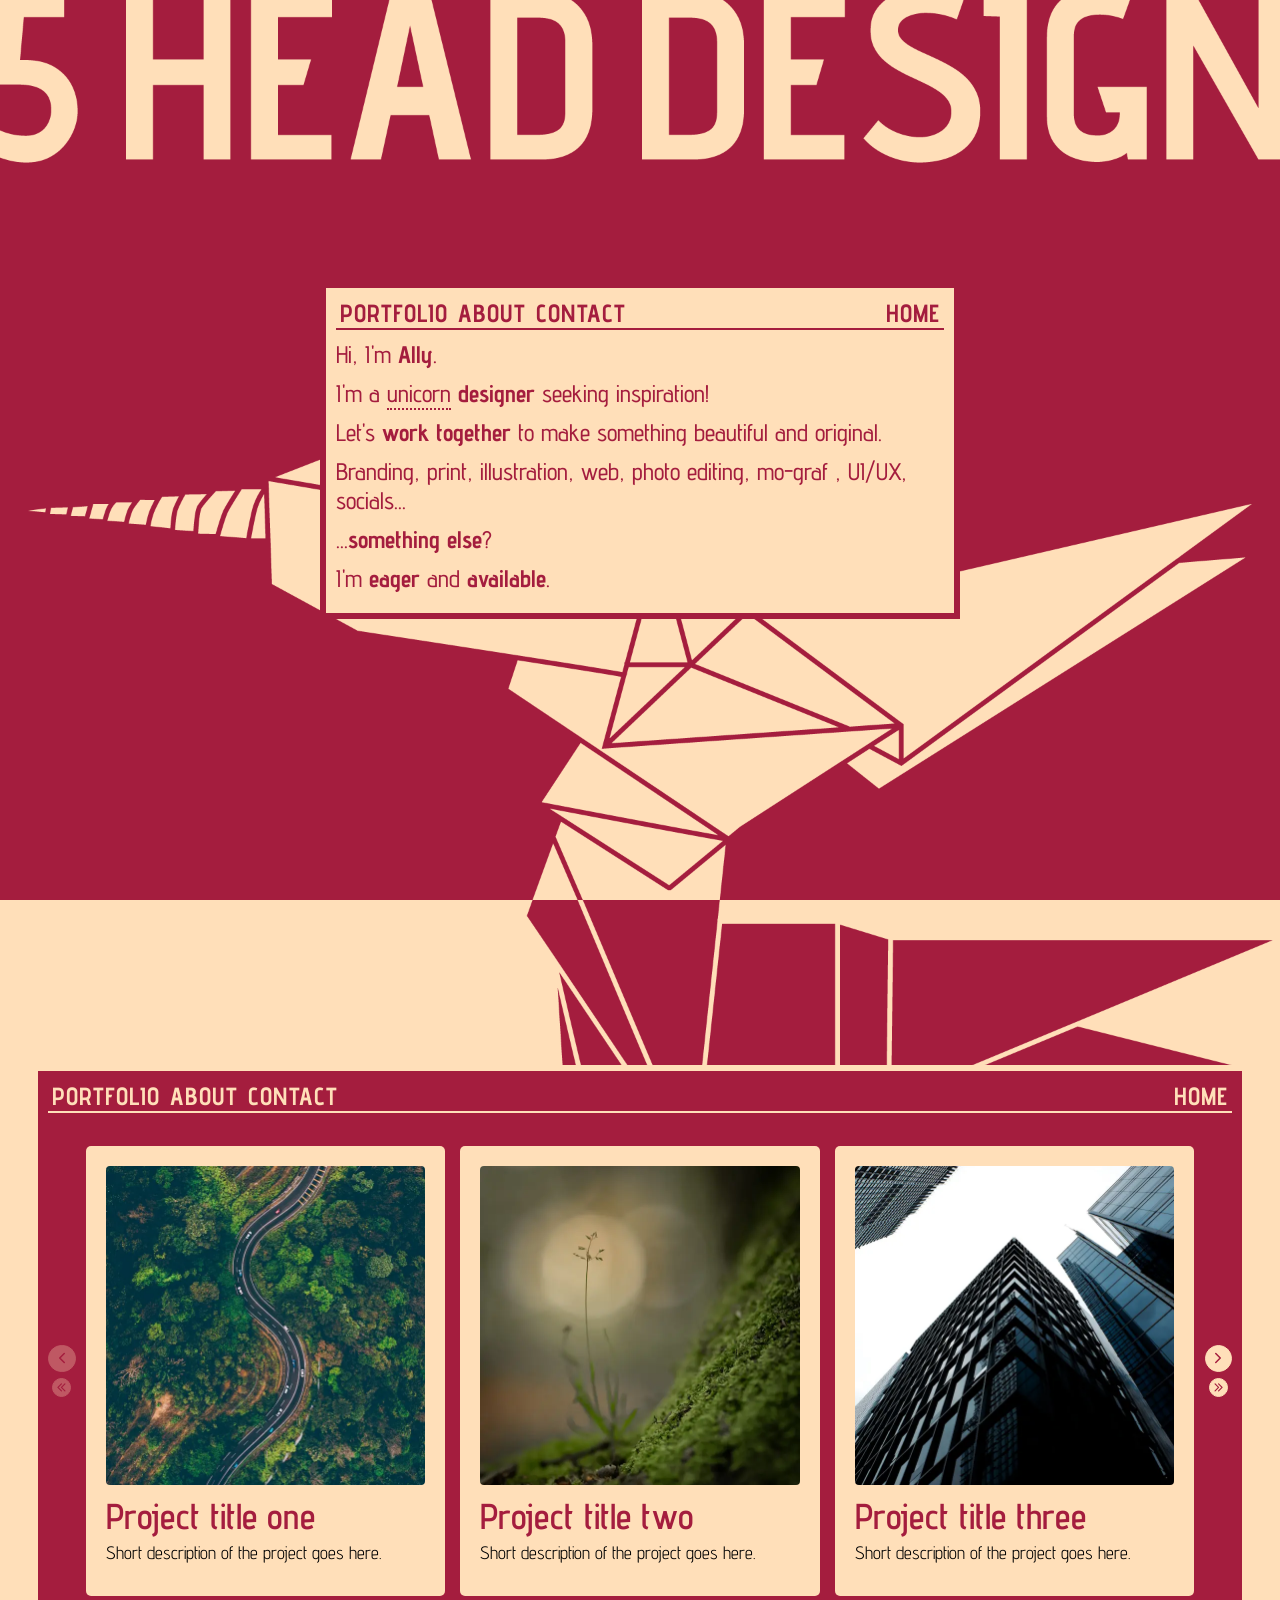
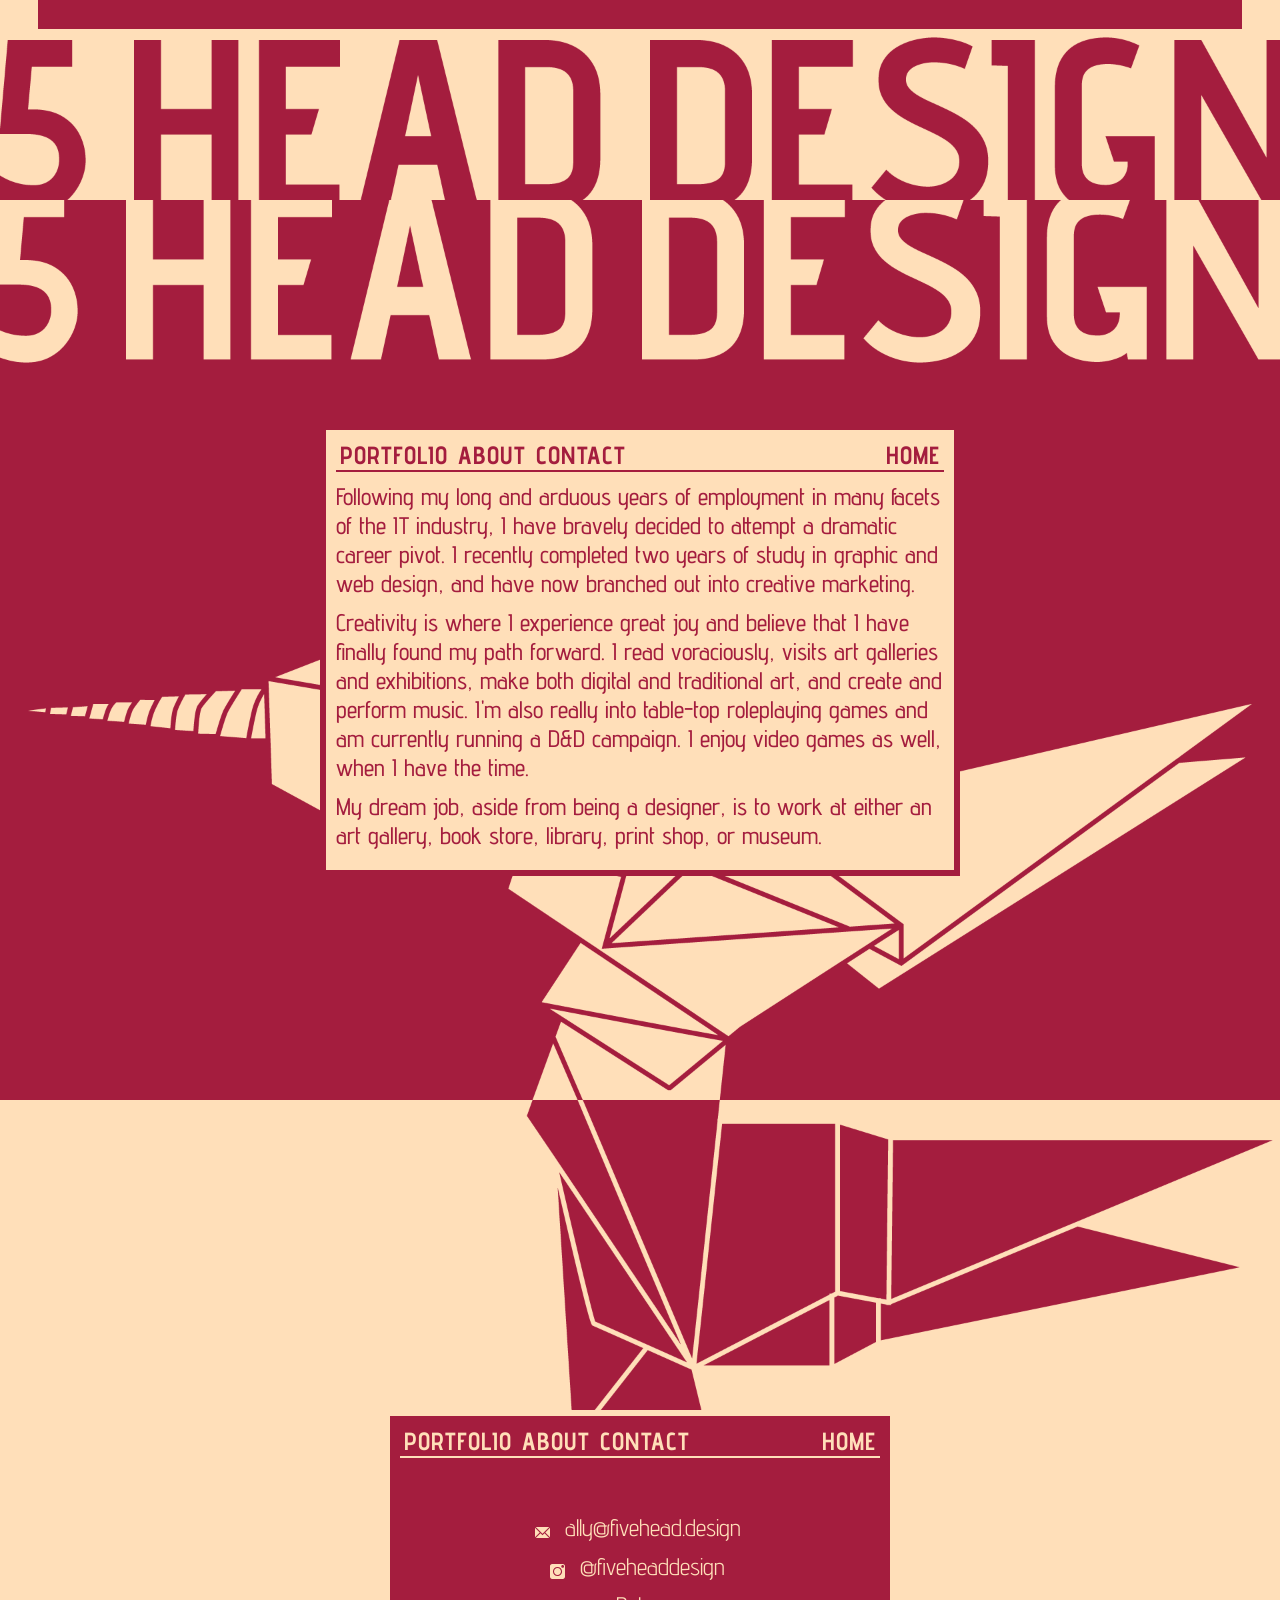
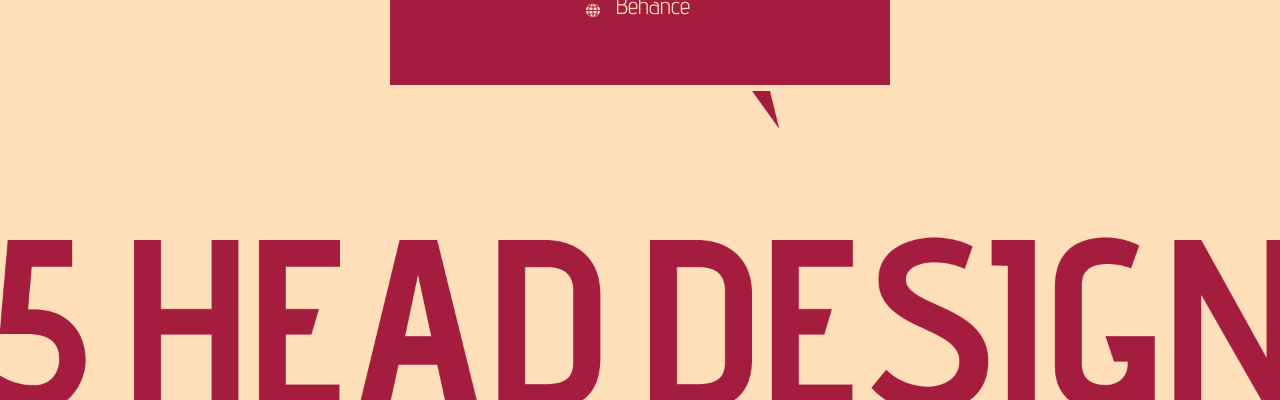
==== commit 4173c04e: "replaced core files" ====
--- a/dev/index.html
+++ b/dev/index.html
@@ -49,7 +49,7 @@
                     I'm a <span class="underline" title="a versatile designer, not an actual unicorn">unicorn</span> <span class="bold">designer</span> seeking inspiration!
                 </p>
                 <p>
-                    Let's <span class="bold">work</span> together to make something beautiful and original.
+                    Let's <span class="bold">work together</span> to make something beautiful and original.
                 </p>
                 <p>
                     Branding, print, illustration, web, photo editing, mo-graf , UI/UX, socials...
@@ -158,7 +158,7 @@
             
                 <button class="carousel-card" data-modal-index="3">
                     <img src="./images/img_placeholder_04.webp" alt="">
-                    <h3>Project title three</h3>
+                    <h3>Project title four</h3>
                     <p>Short description of the project goes here.</p>
                 </button>
                 <template data-modal-content>
@@ -198,7 +198,7 @@
         <img class="section-img section-img--top"  src="./images/bg_text_beige_top.webp" alt="">
         <img class="section-img section-img--bottom" src="./images/bg_unicorn_beige_bottom.webp" alt="">
 
-        <div class="aboutcontent contentwrapper">
+        <div class="aboutcontent">
             <div class="navpositive">
                 <ul>
                     <li>
@@ -232,9 +232,15 @@
         </div>
     </section>
 
+
+
+
+
+
+
     <section class="contact section" id="contact">
 
-        <img class="section-img section-img--top"  src=".images/bg_unicorn_red_top.webp" alt="">
+        <img class="section-img section-img--top"  src="./images/bg_unicorn_red_top.webp" alt="">
         <img class="section-img section-img--bottom" src="./images/bg_text_red_bottom.webp" alt="">
 
         <div class="contactcontent contentwrapper">
--- a/dev/style.css
+++ b/dev/style.css
@@ -149,11 +149,6 @@
     z-index: 2;
 }
 
-.contentwrapper {
-  position: relative;
-  z-index: 3; /* sits above both image layers */
-}
-
 
 
 
@@ -167,7 +162,7 @@
       background-size: cover; 
       background-position: center; 
       background-repeat: no-repeat;  */
-      background: var(--red);
+      background-color: var(--red);
   }
 
   .herocontent, .aboutcontent {
@@ -179,6 +174,8 @@
       padding: 10px;
       display: flex;
       flex-direction: column;
+      position: relative;
+      z-index: 3; /* sits above both image layers */
   }
 
   @media (max-width: 768px) {
@@ -214,6 +211,8 @@
         padding: 10px;
         display: flex;
         flex-direction: column;
+        position: relative;
+        z-index: 3; /* sits above both image layers */
     }
 
 
@@ -236,7 +235,7 @@
 
 .contactcontent {
     display: flex;
-    max-width: 40vw;
+    width: 40vw;
     /* height: 50vh; */
     background-color: var(--red);
     border: 6px solid var(--beige);
@@ -244,11 +243,13 @@
     padding: 10px;
     display: flex;
     flex-direction: column;
+    position: relative;
+    z-index: 3; /* sits above both image layers */
 }
 
 @media (max-width: 768px) {
     .contactcontent {
-      max-width: 90vw; /* Hide sidebar on mobile */
+      width: 90vw; /* Hide sidebar on mobile */
     }
   }
 
